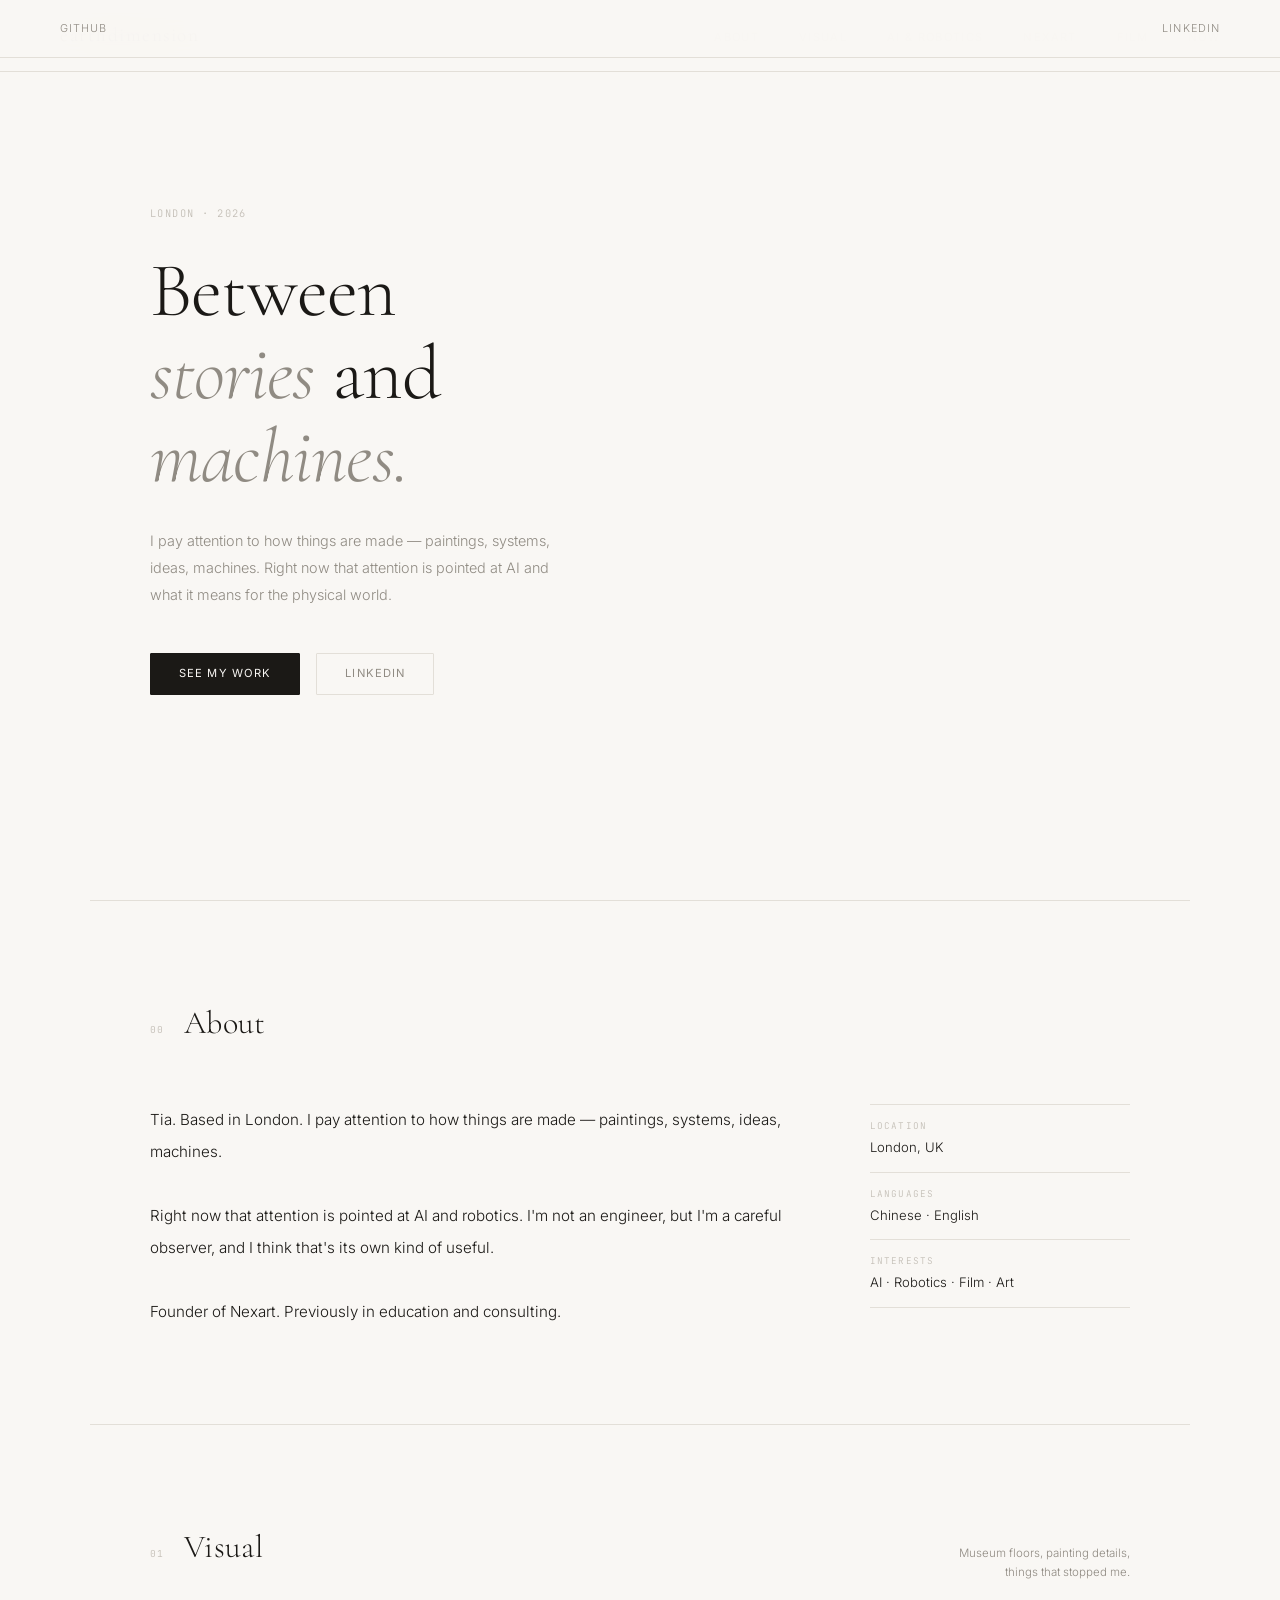
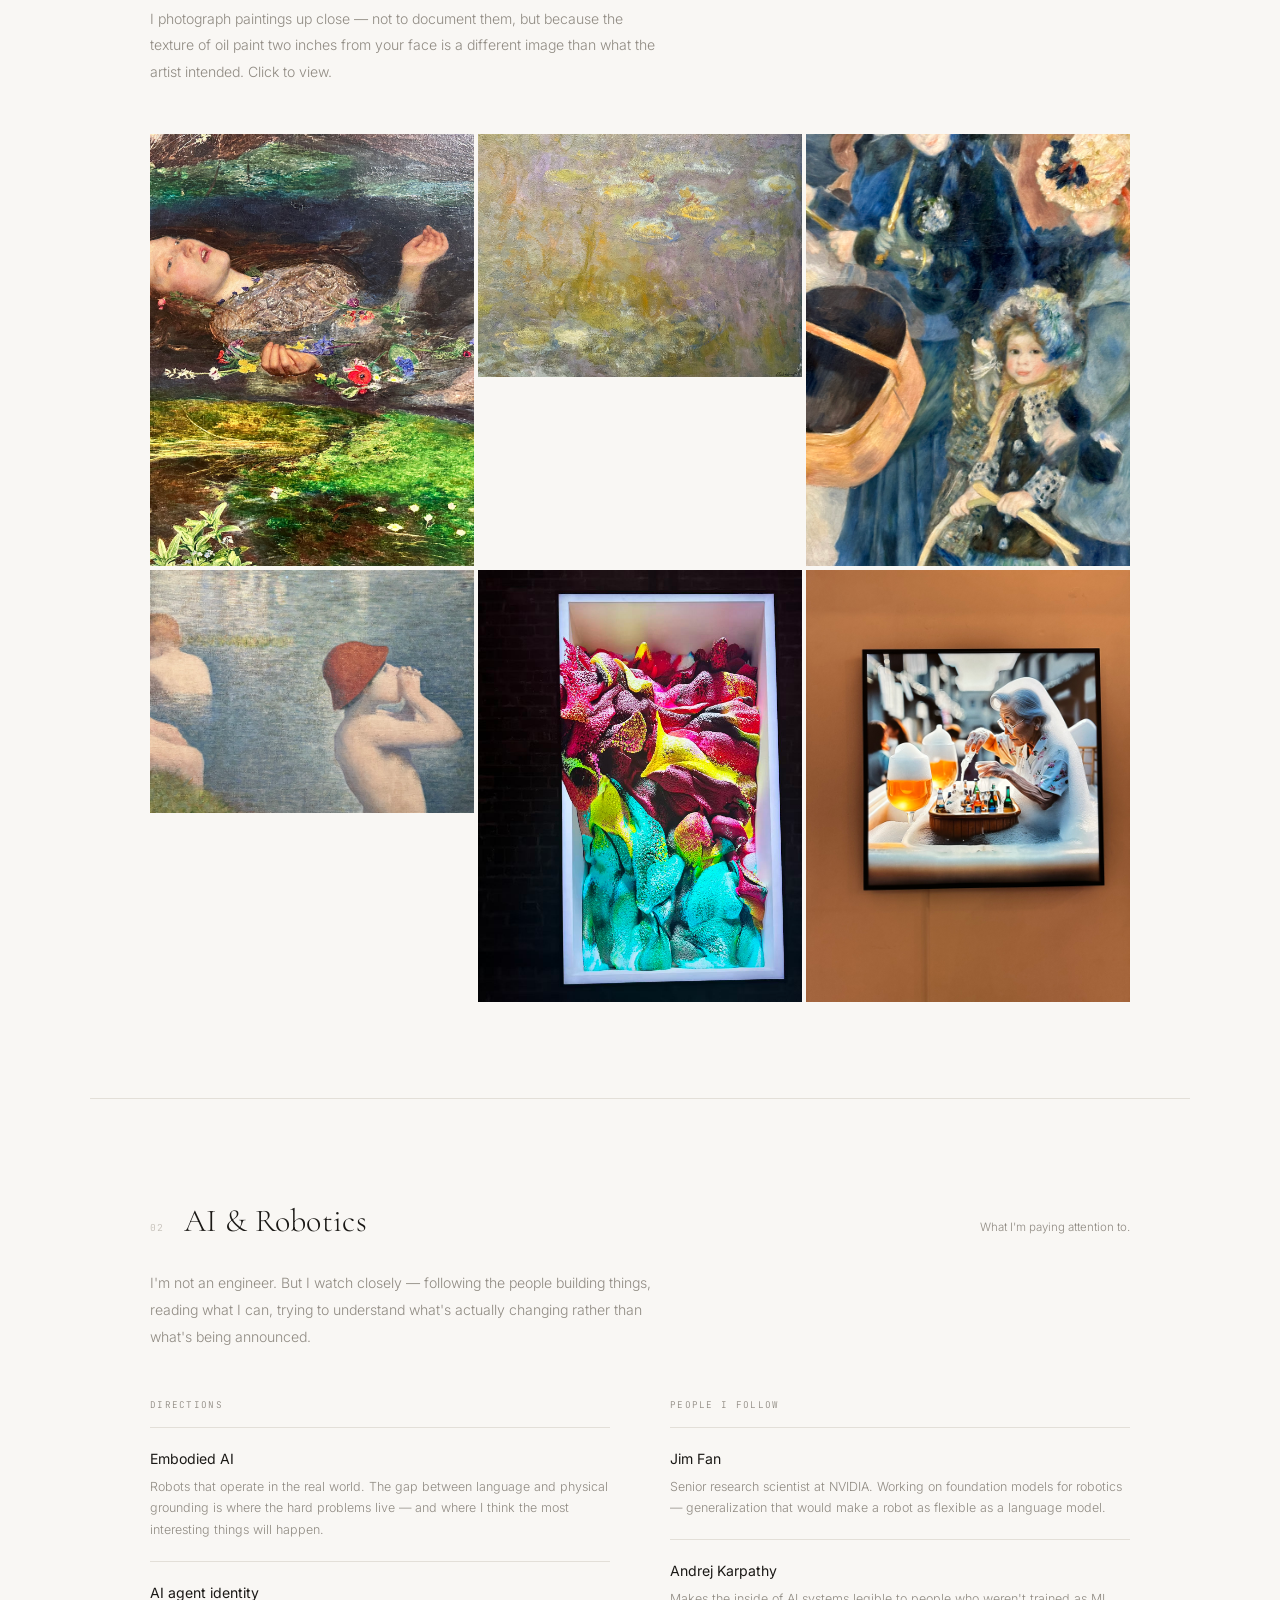
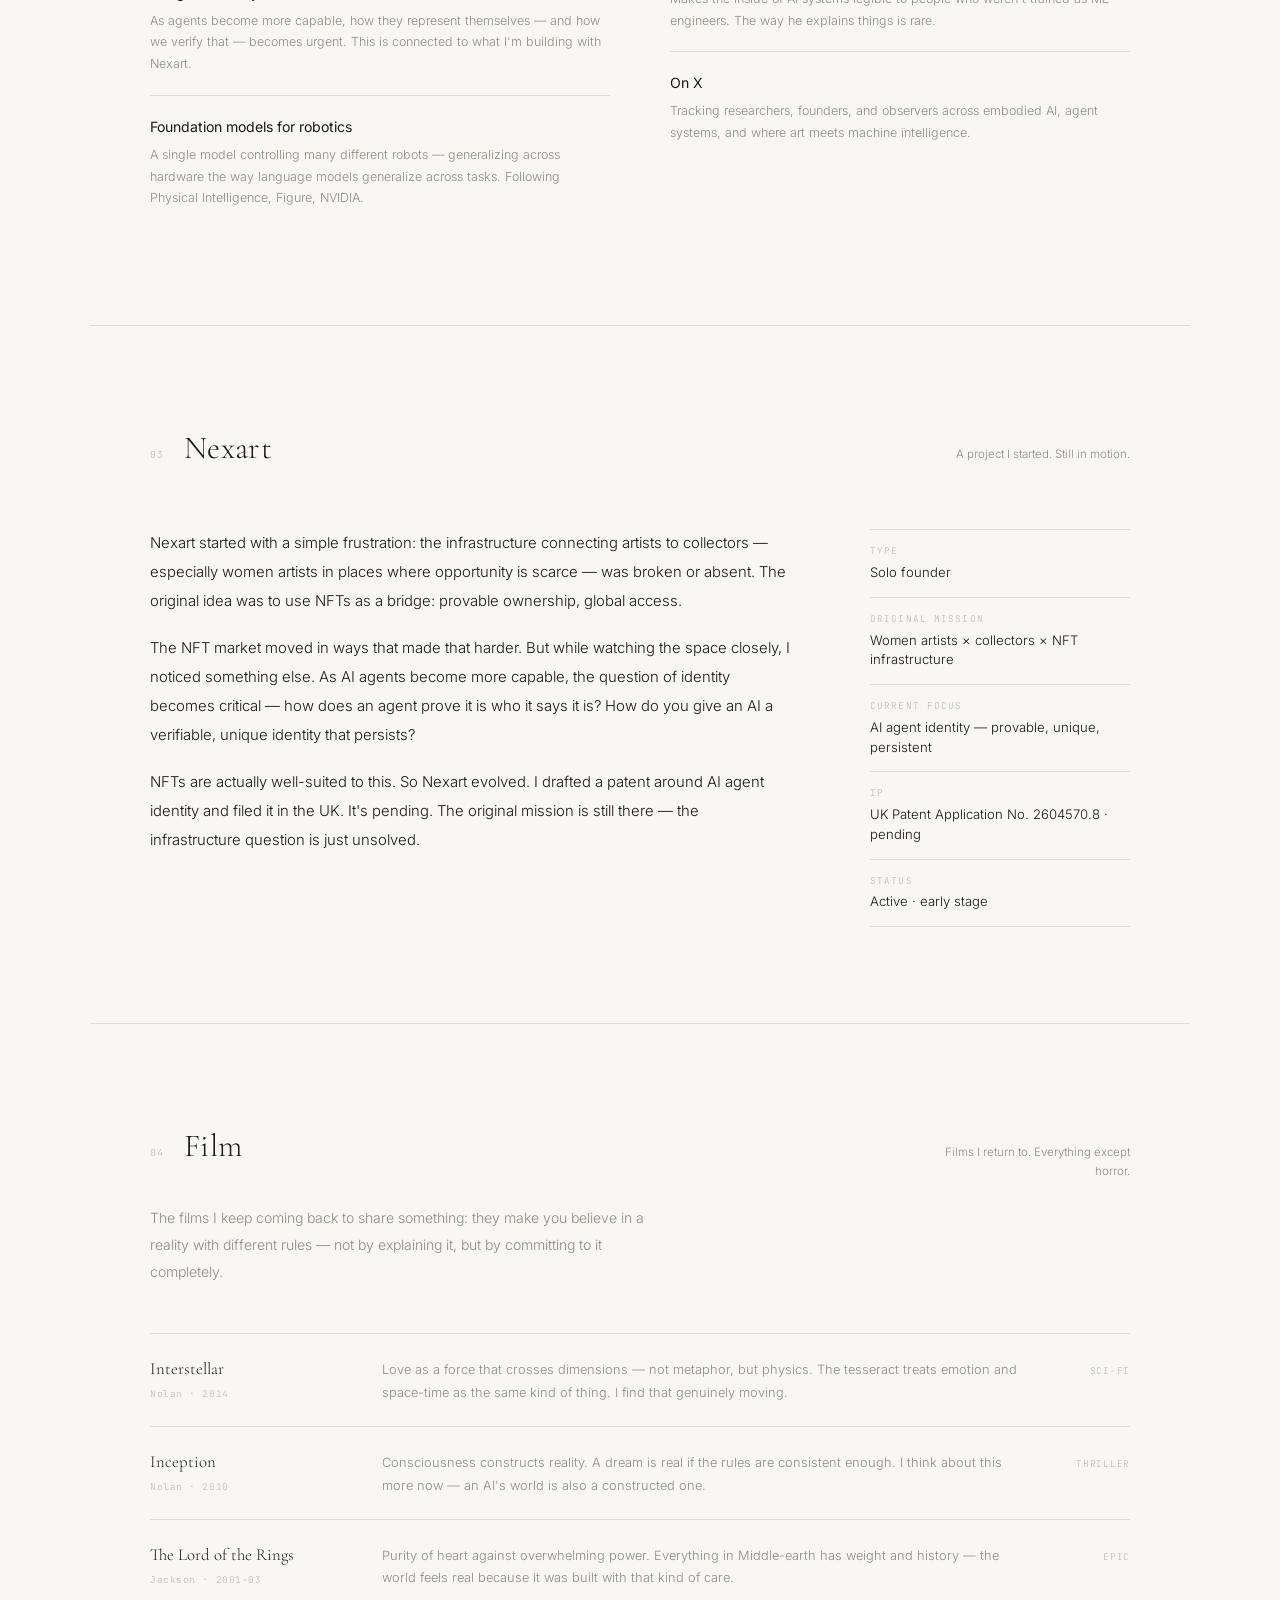
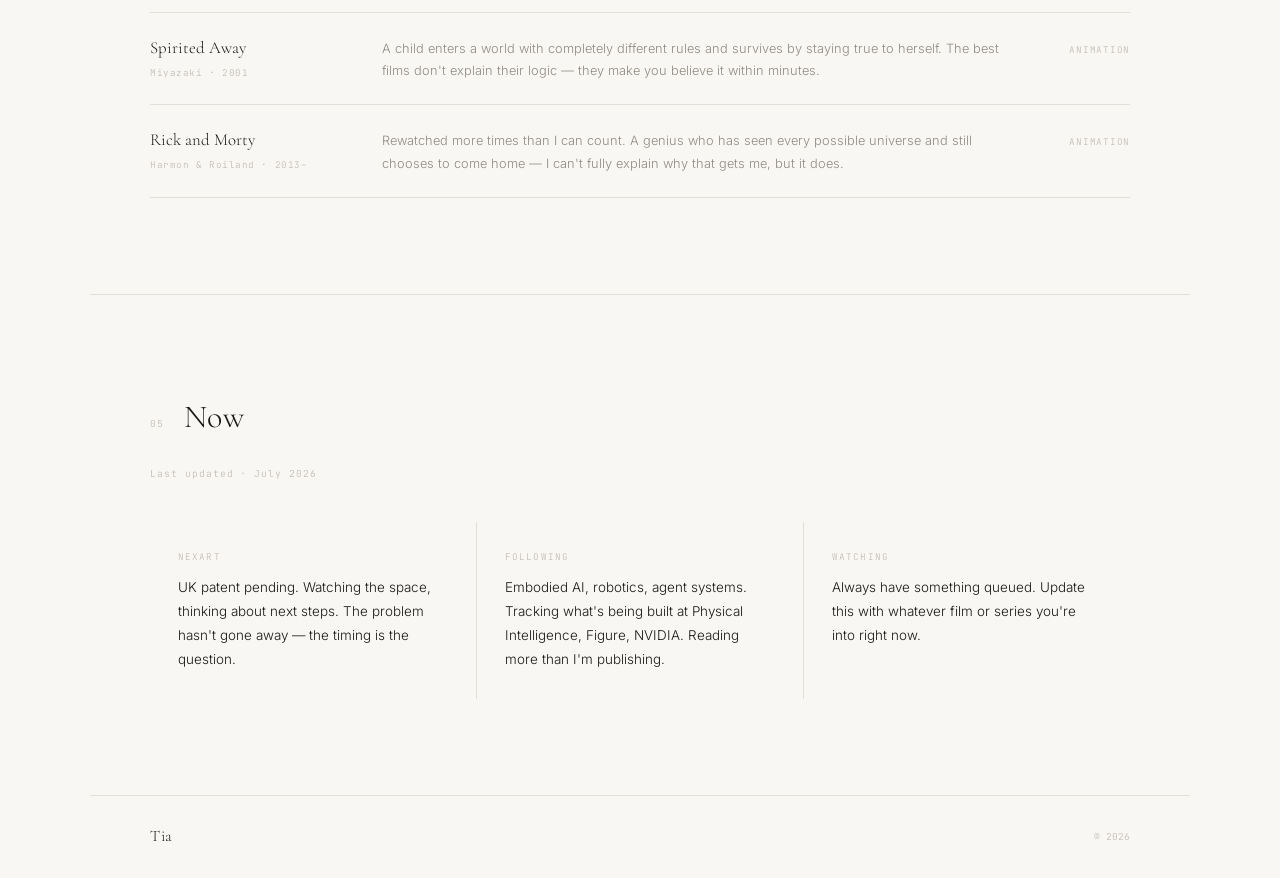
==== index.html @ 99f10620 "Add files via upload" ====
<!DOCTYPE html>
<html lang="en">
<head>
  <meta charset="UTF-8"/>
  <meta name="viewport" content="width=device-width, initial-scale=1.0"/>
  <title>earthdimension</title>
  <link rel="preconnect" href="https://fonts.googleapis.com"/>
  <link rel="preconnect" href="https://fonts.gstatic.com" crossorigin/>
  <link href="https://fonts.googleapis.com/css2?family=Cormorant+Garamond:ital,wght@0,300;0,400;1,300;1,400&family=Inter:wght@300;400&family=JetBrains+Mono:wght@400&display=swap" rel="stylesheet"/>
  <style>
    :root {
      --bg: #f9f7f4; --bg2: #f2efe9; --border: #e3dfd8;
      --text: #1b1916; --muted: #908b83; --faint: #c4bfb7;
    }
    * { margin:0; padding:0; box-sizing:border-box; }
    html { scroll-behavior:smooth; }
    body { background:var(--bg); color:var(--text); font-family:'Inter',sans-serif; font-weight:300; line-height:1.6; -webkit-font-smoothing:antialiased; }

    nav { position:fixed; top:0; left:0; right:0; z-index:100; display:flex; justify-content:space-between; align-items:center; padding:20px 60px; background:rgba(249,247,244,0.94); backdrop-filter:blur(20px); border-bottom:1px solid var(--border); }
    .logo { font-family:'Cormorant Garamond',serif; font-size:1.2rem; font-weight:300; letter-spacing:0.08em; color:var(--text); text-decoration:none; }
    .nav-links { display:flex; gap:40px; list-style:none; }
    .nav-links a { font-size:0.7rem; letter-spacing:0.12em; text-transform:uppercase; color:var(--muted); text-decoration:none; transition:color 0.2s; }
    .nav-links a:hover { color:var(--text); }

    .hero { min-height:100vh; display:flex; align-items:center; padding:0 60px; max-width:1100px; margin:0 auto; }
    .hero-inner { max-width:580px; }
    .hero-eyebrow { font-family:'JetBrains Mono',monospace; font-size:0.65rem; letter-spacing:0.14em; text-transform:uppercase; color:var(--faint); margin-bottom:28px; display:block; }
    .hero h1 { font-family:'Cormorant Garamond',serif; font-size:clamp(3rem,6vw,5.2rem); font-weight:300; line-height:1.08; letter-spacing:-0.01em; margin-bottom:28px; }
    .hero h1 em { font-style:italic; color:var(--muted); }
    .hero-sub { font-size:0.9rem; color:var(--muted); line-height:1.9; max-width:420px; margin-bottom:44px; }
    .hero-links { display:flex; gap:16px; }
    .btn { display:inline-block; padding:11px 28px; font-size:0.7rem; letter-spacing:0.1em; text-transform:uppercase; text-decoration:none; border-radius:1px; font-family:'Inter',sans-serif; font-weight:400; transition:all 0.2s; cursor:pointer; }
    .btn-solid { background:var(--text); color:var(--bg); border:1px solid var(--text); }
    .btn-solid:hover { opacity:0.75; }
    .btn-ghost { background:transparent; color:var(--muted); border:1px solid var(--border); }
    .btn-ghost:hover { border-color:var(--text); color:var(--text); }

    .section { max-width:1100px; margin:0 auto; padding:96px 60px; border-top:1px solid var(--border); }
    .sec-top { display:flex; align-items:baseline; gap:20px; margin-bottom:56px; }
    .sec-index { font-family:'JetBrains Mono',monospace; font-size:0.6rem; color:var(--faint); letter-spacing:0.1em; flex-shrink:0; }
    .sec-title { font-family:'Cormorant Garamond',serif; font-size:2rem; font-weight:300; letter-spacing:0.01em; }
    .sec-aside { margin-left:auto; font-size:0.72rem; color:var(--muted); max-width:200px; text-align:right; line-height:1.65; flex-shrink:0; }

    .about-layout { display:grid; grid-template-columns:1fr 260px; gap:80px; align-items:start; }
    .about-body { font-size:0.95rem; line-height:2.1; }
    .about-meta { display:flex; flex-direction:column; }
    .meta-row { padding:14px 0; border-bottom:1px solid var(--border); }
    .meta-row:first-child { border-top:1px solid var(--border); }
    .meta-label { font-family:'JetBrains Mono',monospace; font-size:0.58rem; letter-spacing:0.12em; text-transform:uppercase; color:var(--faint); margin-bottom:4px; }
    .meta-value { font-size:0.82rem; line-height:1.5; }

    /* VISUAL */
    .visual-intro { font-size:0.88rem; color:var(--muted); line-height:1.9; max-width:520px; margin-bottom:48px; margin-top:-32px; }

    .photo-grid {
      display:grid;
      grid-template-columns:repeat(3,1fr);
      grid-template-rows:auto auto;
      gap:4px;
    }

    .photo-cell {
      position:relative; overflow:hidden;
      background:var(--bg2); cursor:pointer;
    }
    .photo-cell.land { aspect-ratio:4/3; }
    .photo-cell.port { aspect-ratio:3/4; }

    .photo-cell img {
      width:100%; height:100%; object-fit:cover; display:block;
      transition:transform 0.6s ease;
    }
    .photo-cell:hover img { transform:scale(1.04); }

    .photo-overlay {
      position:absolute; inset:0;
      background:linear-gradient(to top, rgba(27,25,22,0.8) 0%, rgba(27,25,22,0) 50%);
      opacity:0; transition:opacity 0.3s;
      display:flex; flex-direction:column; justify-content:flex-end;
      padding:18px 20px;
    }
    .photo-cell:hover .photo-overlay { opacity:1; }
    .overlay-title { font-family:'Cormorant Garamond',serif; font-size:1rem; color:#f9f7f4; font-weight:300; }
    .overlay-sub { font-family:'JetBrains Mono',monospace; font-size:0.58rem; color:rgba(249,247,244,0.55); letter-spacing:0.06em; margin-top:4px; }

    /* LIGHTBOX */
    .lightbox {
      display:none; position:fixed; inset:0; z-index:1000;
      background:rgba(10,9,8,0.95);
      align-items:center; justify-content:center;
      cursor:zoom-out;
    }
    .lightbox.active { display:flex; }
    .lightbox img {
      max-width:90vw; max-height:90vh;
      object-fit:contain;
      box-shadow:0 32px 80px rgba(0,0,0,0.6);
    }
    .lightbox-caption {
      position:absolute; bottom:40px; left:50%; transform:translateX(-50%);
      text-align:center;
    }
    .lightbox-caption-title { font-family:'Cormorant Garamond',serif; font-size:1rem; color:#f9f7f4; font-weight:300; }
    .lightbox-caption-sub { font-family:'JetBrains Mono',monospace; font-size:0.6rem; color:rgba(249,247,244,0.5); letter-spacing:0.08em; margin-top:4px; }
    .lightbox-close {
      position:absolute; top:32px; right:40px;
      font-family:'JetBrains Mono',monospace; font-size:0.65rem;
      letter-spacing:0.1em; text-transform:uppercase;
      color:rgba(249,247,244,0.5); cursor:pointer; transition:color 0.2s;
    }
    .lightbox-close:hover { color:#f9f7f4; }

    /* AI */
    .ai-intro { font-size:0.88rem; color:var(--muted); line-height:1.9; max-width:520px; margin-bottom:48px; margin-top:-32px; }
    .ai-grid { display:grid; grid-template-columns:1fr 1fr; gap:0 60px; }
    .ai-col-label { font-family:'JetBrains Mono',monospace; font-size:0.58rem; letter-spacing:0.14em; text-transform:uppercase; color:var(--muted); padding-bottom:14px; border-bottom:1px solid var(--border); }
    .ai-entry { padding:20px 0; border-bottom:1px solid var(--border); }
    .ai-entry:last-child { border-bottom:none; }
    .ai-entry-title { font-size:0.88rem; font-weight:400; margin-bottom:5px; }
    .ai-entry-body { font-size:0.78rem; color:var(--muted); line-height:1.75; }

    /* NEXART */
    .nexart-layout { display:grid; grid-template-columns:1fr 260px; gap:80px; align-items:start; }
    .nexart-body { font-size:0.93rem; line-height:1.95; }
    .nexart-body p { margin-bottom:18px; }
    .nexart-body p:last-child { margin-bottom:0; }
    .nexart-sidebar { display:flex; flex-direction:column; }
    .nex-row { padding:14px 0; border-bottom:1px solid var(--border); }
    .nex-row:first-child { border-top:1px solid var(--border); }
    .nex-label { font-family:'JetBrains Mono',monospace; font-size:0.58rem; letter-spacing:0.12em; text-transform:uppercase; color:var(--faint); margin-bottom:4px; }
    .nex-value { font-size:0.82rem; line-height:1.5; }

    /* FILM */
    .film-intro { font-size:0.88rem; color:var(--muted); line-height:1.9; max-width:520px; margin-bottom:48px; margin-top:-32px; }
    .film-row { display:grid; grid-template-columns:200px 1fr 80px; gap:32px; align-items:baseline; padding:22px 0; border-bottom:1px solid var(--border); }
    .film-row:first-child { border-top:1px solid var(--border); }
    .film-name { font-family:'Cormorant Garamond',serif; font-size:1.05rem; font-weight:300; }
    .film-director { font-family:'JetBrains Mono',monospace; font-size:0.58rem; color:var(--faint); letter-spacing:0.06em; margin-top:4px; }
    .film-thought { font-size:0.8rem; color:var(--muted); line-height:1.75; }
    .film-genre { font-family:'JetBrains Mono',monospace; font-size:0.58rem; letter-spacing:0.08em; text-transform:uppercase; color:var(--faint); text-align:right; }

    /* NOW */
    .now-date { font-family:'JetBrains Mono',monospace; font-size:0.6rem; color:var(--faint); letter-spacing:0.1em; margin-bottom:40px; margin-top:-32px; }
    .now-grid { display:grid; grid-template-columns:repeat(3,1fr); gap:1px; background:var(--border); }
    .now-cell { background:var(--bg); padding:28px; }
    .now-cell-label { font-family:'JetBrains Mono',monospace; font-size:0.58rem; letter-spacing:0.12em; text-transform:uppercase; color:var(--faint); margin-bottom:10px; }
    .now-cell-text { font-size:0.84rem; line-height:1.8; }

    footer { border-top:1px solid var(--border); max-width:1100px; margin:0 auto; padding:28px 60px; display:flex; justify-content:space-between; align-items:center; }
    .footer-sig { font-family:'Cormorant Garamond',serif; font-size:1rem; font-weight:300; letter-spacing:0.04em; }
    .footer-nav { display:flex; gap:28px; }
    .footer-nav a { font-size:0.68rem; color:var(--muted); text-decoration:none; letter-spacing:0.1em; text-transform:uppercase; transition:color 0.2s; }
    .footer-nav a:hover { color:var(--text); }
    .footer-yr { font-family:'JetBrains Mono',monospace; font-size:0.6rem; color:var(--faint); }

    @media (max-width:768px) {
      nav { padding:14px 20px; }
      .nav-links { display:none; }
      .hero { padding:120px 20px 60px; min-height:auto; }
      .section { padding:60px 20px; }
      .about-layout, .nexart-layout { grid-template-columns:1fr; gap:36px; }
      .about-meta { display:none; }
      .photo-grid { grid-template-columns:repeat(2,1fr); }
      .ai-grid { grid-template-columns:1fr; }
      .film-row { grid-template-columns:1fr; gap:6px; }
      .film-genre { display:none; }
      .now-grid { grid-template-columns:1fr; }
      .sec-aside { display:none; }
      footer { flex-direction:column; gap:16px; padding:24px 20px; text-align:center; }
    }
  </style>
</head>
<body>

<!-- LIGHTBOX -->
<div class="lightbox" id="lightbox" onclick="closeLightbox()">
  <div class="lightbox-close" onclick="closeLightbox()">Close ✕</div>
  <img id="lightbox-img" src="" alt=""/>
  <div class="lightbox-caption">
    <div class="lightbox-caption-title" id="lightbox-title"></div>
    <div class="lightbox-caption-sub" id="lightbox-sub"></div>
  </div>
</div>

<nav>
  <a class="logo" href="#">earthdimension</a>
  <ul class="nav-links">
    <li><a href="#about">About</a></li>
    <li><a href="#visual">Visual</a></li>
    <li><a href="#ai">AI & Robotics</a></li>
    <li><a href="#nexart">Nexart</a></li>
    <li><a href="#film">Film</a></li>
    <li><a href="#now">Now</a></li>
  </ul>
</nav>

<div class="hero">
  <div class="hero-inner">
    <span class="hero-eyebrow">London · 2026</span>
    <h1>Between<br><em>stories</em> and<br><em>machines.</em></h1>
    <p class="hero-sub">I pay attention to how things are made — paintings, systems, ideas, machines. Right now that attention is pointed at AI and what it means for the physical world.</p>
    <div class="hero-links">
      <a href="#visual" class="btn btn-solid">See my work</a>
      <a href="https://uk.linkedin.com/in/linfang-zhong-ab0b7b195" target="_blank" class="btn btn-ghost">LinkedIn</a>
    </div>
  </div>
</div>

<div class="section" id="about">
  <div class="sec-top">
    <span class="sec-index">00</span>
    <h2 class="sec-title">About</h2>
  </div>
  <div class="about-layout">
    <div class="about-body">
      Tia. Based in London. I pay attention to how things are made — paintings, systems, ideas, machines.<br><br>
      Right now that attention is pointed at AI and robotics. I'm not an engineer, but I'm a careful observer, and I think that's its own kind of useful.<br><br>
      Founder of Nexart. Previously in education and consulting.
    </div>
    <div class="about-meta">
      <div class="meta-row"><div class="meta-label">Location</div><div class="meta-value">London, UK</div></div>
      <div class="meta-row"><div class="meta-label">Languages</div><div class="meta-value">Chinese · English</div></div>
      <div class="meta-row"><div class="meta-label">Interests</div><div class="meta-value">AI · Robotics · Film · Art</div></div>
    </div>
  </div>
</div>

<div class="section" id="visual">
  <div class="sec-top">
    <span class="sec-index">01</span>
    <h2 class="sec-title">Visual</h2>
    <span class="sec-aside">Museum floors, painting details, things that stopped me.</span>
  </div>
  <p class="visual-intro">I photograph paintings up close — not to document them, but because the texture of oil paint two inches from your face is a different image than what the artist intended. Click to view.</p>

  <div class="photo-grid">
    <div class="photo-cell port" onclick="openLightbox('IMG_6499.jpeg','Ophelia (detail)','Millais · Tate Britain')">
      <img src="IMG_6499.jpeg" alt="Millais Ophelia"/>
      <div class="photo-overlay">
        <div class="overlay-title">Ophelia</div>
        <div class="overlay-sub">Millais · Tate Britain</div>
      </div>
    </div>
    <div class="photo-cell land" onclick="openLightbox('IMG_7275.jpeg','Water Lilies','Monet · National Gallery')">
      <img src="IMG_7275.jpeg" alt="Monet Water Lilies"/>
      <div class="photo-overlay">
        <div class="overlay-title">Water Lilies</div>
        <div class="overlay-sub">Monet · National Gallery</div>
      </div>
    </div>
    <div class="photo-cell port" onclick="openLightbox('IMG_6659.jpeg','The Umbrellas (detail)','Renoir · National Gallery')">
      <img src="IMG_6659.jpeg" alt="Renoir Umbrellas"/>
      <div class="photo-overlay">
        <div class="overlay-title">The Umbrellas</div>
        <div class="overlay-sub">Renoir · National Gallery</div>
      </div>
    </div>
    <div class="photo-cell land" onclick="openLightbox('IMG_7237.jpeg','Bathers at Asnières (detail)','Seurat · National Gallery')">
      <img src="IMG_7237.jpeg" alt="Seurat Bathers"/>
      <div class="photo-overlay">
        <div class="overlay-title">Bathers at Asnières</div>
        <div class="overlay-sub">Seurat · National Gallery</div>
      </div>
    </div>
    <div class="photo-cell port" onclick="openLightbox('eee12da30bde2966454d3e93304adac1.jpeg','Refik Anadol','Machine Hallucinations')">
      <img src="eee12da30bde2966454d3e93304adac1.jpeg" alt="Refik Anadol"/>
      <div class="photo-overlay">
        <div class="overlay-title">Machine Hallucinations</div>
        <div class="overlay-sub">Refik Anadol</div>
      </div>
    </div>
    <div class="photo-cell port" onclick="openLightbox('e6ec54f32b4f0acdbf99a17fd1953a11.jpeg','Portrait','Museum visit')">
      <img src="e6ec54f32b4f0acdbf99a17fd1953a11.jpeg" alt="Portrait"/>
      <div class="photo-overlay">
        <div class="overlay-title">Portrait</div>
        <div class="overlay-sub">Museum visit</div>
      </div>
    </div>
  </div>
</div>

<div class="section" id="ai">
  <div class="sec-top">
    <span class="sec-index">02</span>
    <h2 class="sec-title">AI & Robotics</h2>
    <span class="sec-aside">What I'm paying attention to.</span>
  </div>
  <p class="ai-intro">I'm not an engineer. But I watch closely — following the people building things, reading what I can, trying to understand what's actually changing rather than what's being announced.</p>
  <div class="ai-grid">
    <div>
      <div class="ai-col-label">Directions</div>
      <div class="ai-entry"><div class="ai-entry-title">Embodied AI</div><div class="ai-entry-body">Robots that operate in the real world. The gap between language and physical grounding is where the hard problems live — and where I think the most interesting things will happen.</div></div>
      <div class="ai-entry"><div class="ai-entry-title">AI agent identity</div><div class="ai-entry-body">As agents become more capable, how they represent themselves — and how we verify that — becomes urgent. This is connected to what I'm building with Nexart.</div></div>
      <div class="ai-entry"><div class="ai-entry-title">Foundation models for robotics</div><div class="ai-entry-body">A single model controlling many different robots — generalizing across hardware the way language models generalize across tasks. Following Physical Intelligence, Figure, NVIDIA.</div></div>
    </div>
    <div>
      <div class="ai-col-label">People I follow</div>
      <div class="ai-entry"><div class="ai-entry-title">Jim Fan</div><div class="ai-entry-body">Senior research scientist at NVIDIA. Working on foundation models for robotics — generalization that would make a robot as flexible as a language model.</div></div>
      <div class="ai-entry"><div class="ai-entry-title">Andrej Karpathy</div><div class="ai-entry-body">Makes the inside of AI systems legible to people who weren't trained as ML engineers. The way he explains things is rare.</div></div>
      <div class="ai-entry"><div class="ai-entry-title">On X</div><div class="ai-entry-body">Tracking researchers, founders, and observers across embodied AI, agent systems, and where art meets machine intelligence.</div></div>
    </div>
  </div>
</div>

<div class="section" id="nexart">
  <div class="sec-top">
    <span class="sec-index">03</span>
    <h2 class="sec-title">Nexart</h2>
    <span class="sec-aside">A project I started. Still in motion.</span>
  </div>
  <div class="nexart-layout">
    <div class="nexart-body">
      <p>Nexart started with a simple frustration: the infrastructure connecting artists to collectors — especially women artists in places where opportunity is scarce — was broken or absent. The original idea was to use NFTs as a bridge: provable ownership, global access.</p>
      <p>The NFT market moved in ways that made that harder. But while watching the space closely, I noticed something else. As AI agents become more capable, the question of identity becomes critical — how does an agent prove it is who it says it is? How do you give an AI a verifiable, unique identity that persists?</p>
      <p>NFTs are actually well-suited to this. So Nexart evolved. I drafted a patent around AI agent identity and filed it in the UK. It's pending. The original mission is still there — the infrastructure question is just unsolved.</p>
    </div>
    <div class="nexart-sidebar">
      <div class="nex-row"><div class="nex-label">Type</div><div class="nex-value">Solo founder</div></div>
      <div class="nex-row"><div class="nex-label">Original mission</div><div class="nex-value">Women artists × collectors × NFT infrastructure</div></div>
      <div class="nex-row"><div class="nex-label">Current focus</div><div class="nex-value">AI agent identity — provable, unique, persistent</div></div>
      <div class="nex-row"><div class="nex-label">IP</div><div class="nex-value">UK Patent Application No. 2604570.8 · pending</div></div>
      <div class="nex-row"><div class="nex-label">Status</div><div class="nex-value">Active · early stage</div></div>
    </div>
  </div>
</div>

<div class="section" id="film">
  <div class="sec-top">
    <span class="sec-index">04</span>
    <h2 class="sec-title">Film</h2>
    <span class="sec-aside">Films I return to. Everything except horror.</span>
  </div>
  <p class="film-intro">The films I keep coming back to share something: they make you believe in a reality with different rules — not by explaining it, but by committing to it completely.</p>
  <div class="film-list">
    <div class="film-row">
      <div><div class="film-name">Interstellar</div><div class="film-director">Nolan · 2014</div></div>
      <div class="film-thought">Love as a force that crosses dimensions — not metaphor, but physics. The tesseract treats emotion and space-time as the same kind of thing. I find that genuinely moving.</div>
      <div class="film-genre">Sci-fi</div>
    </div>
    <div class="film-row">
      <div><div class="film-name">Inception</div><div class="film-director">Nolan · 2010</div></div>
      <div class="film-thought">Consciousness constructs reality. A dream is real if the rules are consistent enough. I think about this more now — an AI's world is also a constructed one.</div>
      <div class="film-genre">Thriller</div>
    </div>
    <div class="film-row">
      <div><div class="film-name">The Lord of the Rings</div><div class="film-director">Jackson · 2001–03</div></div>
      <div class="film-thought">Purity of heart against overwhelming power. Everything in Middle-earth has weight and history — the world feels real because it was built with that kind of care.</div>
      <div class="film-genre">Epic</div>
    </div>
    <div class="film-row">
      <div><div class="film-name">Spirited Away</div><div class="film-director">Miyazaki · 2001</div></div>
      <div class="film-thought">A child enters a world with completely different rules and survives by staying true to herself. The best films don't explain their logic — they make you believe it within minutes.</div>
      <div class="film-genre">Animation</div>
    </div>
    <div class="film-row">
      <div><div class="film-name">Rick and Morty</div><div class="film-director">Harmon & Roiland · 2013–</div></div>
      <div class="film-thought">Rewatched more times than I can count. A genius who has seen every possible universe and still chooses to come home — I can't fully explain why that gets me, but it does.</div>
      <div class="film-genre">Animation</div>
    </div>
  </div>
</div>

<div class="section" id="now">
  <div class="sec-top">
    <span class="sec-index">05</span>
    <h2 class="sec-title">Now</h2>
  </div>
  <p class="now-date">Last updated · July 2026</p>
  <div class="now-grid">
    <div class="now-cell">
      <div class="now-cell-label">Nexart</div>
      <div class="now-cell-text">UK patent pending. Watching the space, thinking about next steps. The problem hasn't gone away — the timing is the question.</div>
    </div>
    <div class="now-cell">
      <div class="now-cell-label">Following</div>
      <div class="now-cell-text">Embodied AI, robotics, agent systems. Tracking what's being built at Physical Intelligence, Figure, NVIDIA. Reading more than I'm publishing.</div>
    </div>
    <div class="now-cell">
      <div class="now-cell-label">Watching</div>
      <div class="now-cell-text">Always have something queued. Update this with whatever film or series you're into right now.</div>
    </div>
  </div>
</div>

<footer>
  <div class="footer-sig">Tia</div>
  <nav class="footer-nav">
    <a href="https://github.com/tiaz369" target="_blank">GitHub</a>
    <a href="https://uk.linkedin.com/in/linfang-zhong-ab0b7b195" target="_blank">LinkedIn</a>
  </nav>
  <div class="footer-yr">© 2026</div>
</footer>

<script>
  function openLightbox(src, title, sub) {
    document.getElementById('lightbox-img').src = src;
    document.getElementById('lightbox-title').textContent = title;
    document.getElementById('lightbox-sub').textContent = sub;
    document.getElementById('lightbox').classList.add('active');
    document.body.style.overflow = 'hidden';
  }
  function closeLightbox() {
    document.getElementById('lightbox').classList.remove('active');
    document.body.style.overflow = '';
  }
  document.addEventListener('keydown', function(e) {
    if (e.key === 'Escape') closeLightbox();
  });
</script>

</body>
</html>
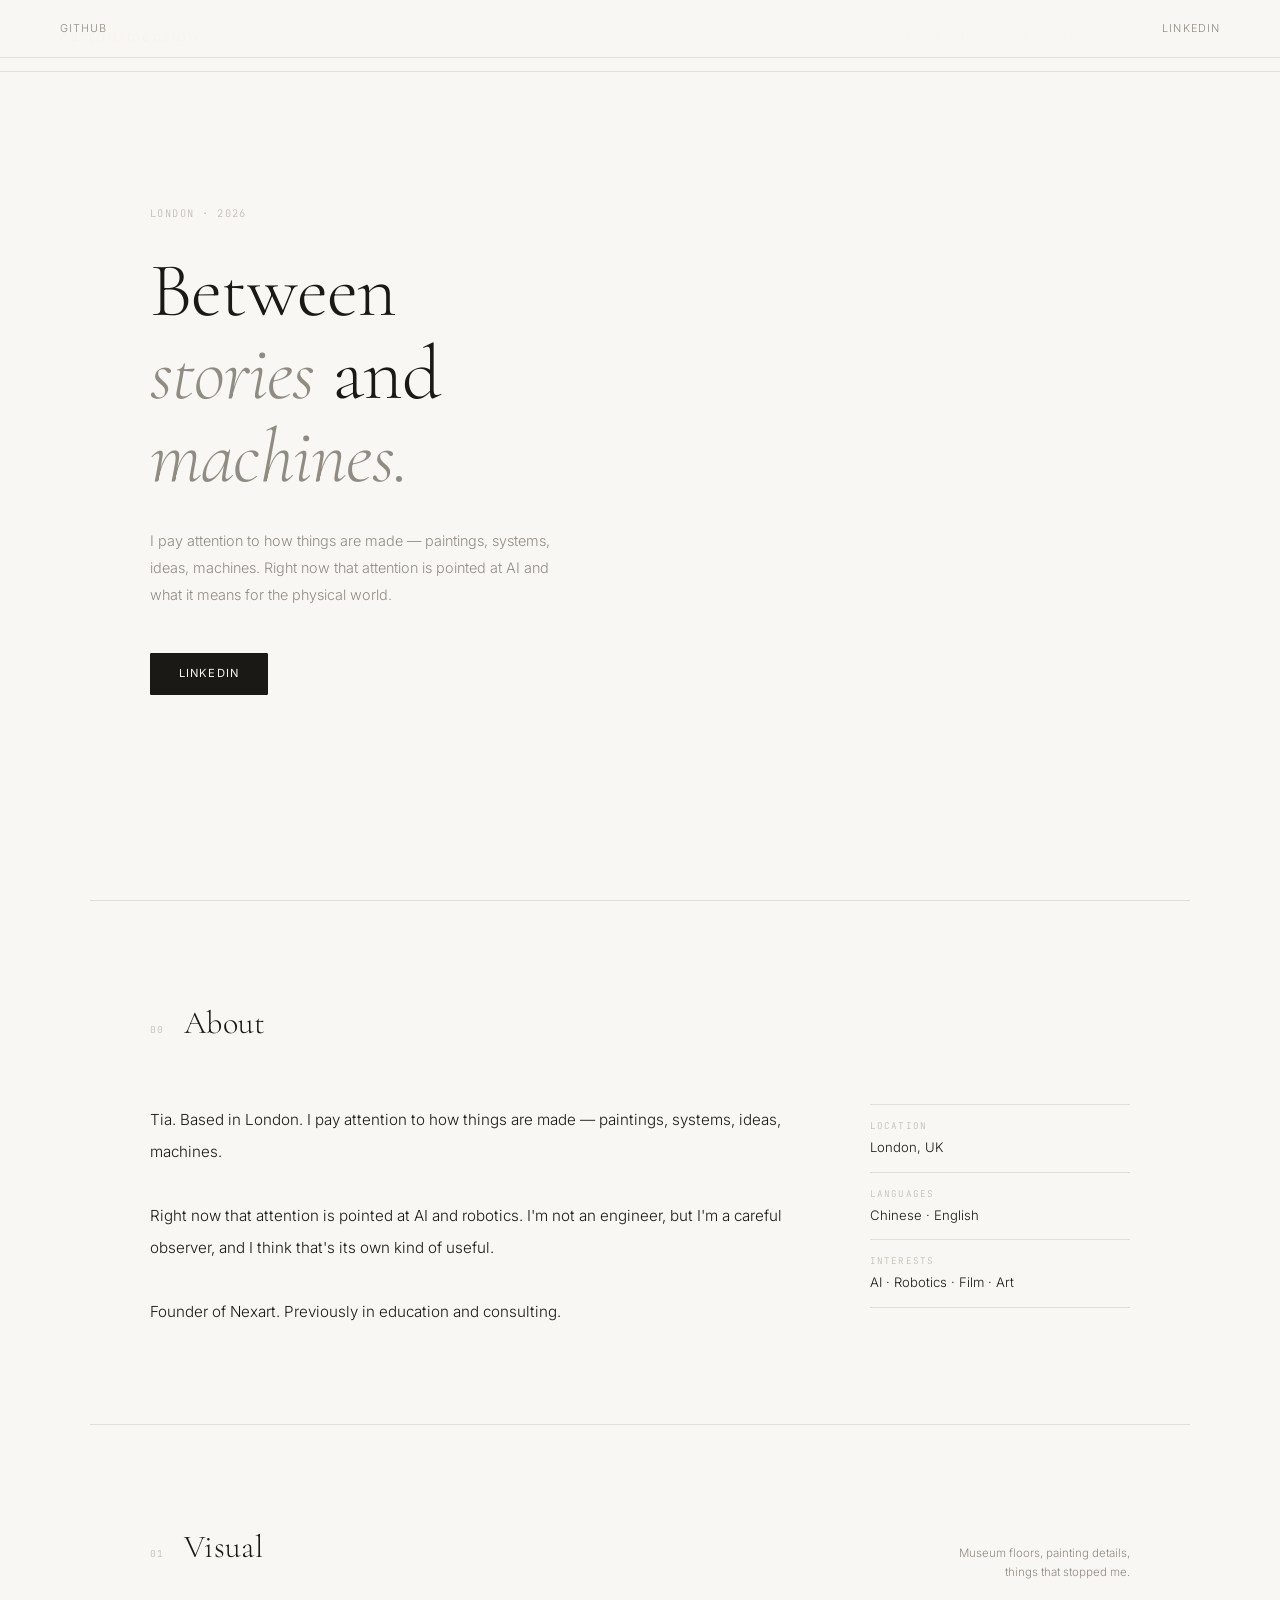
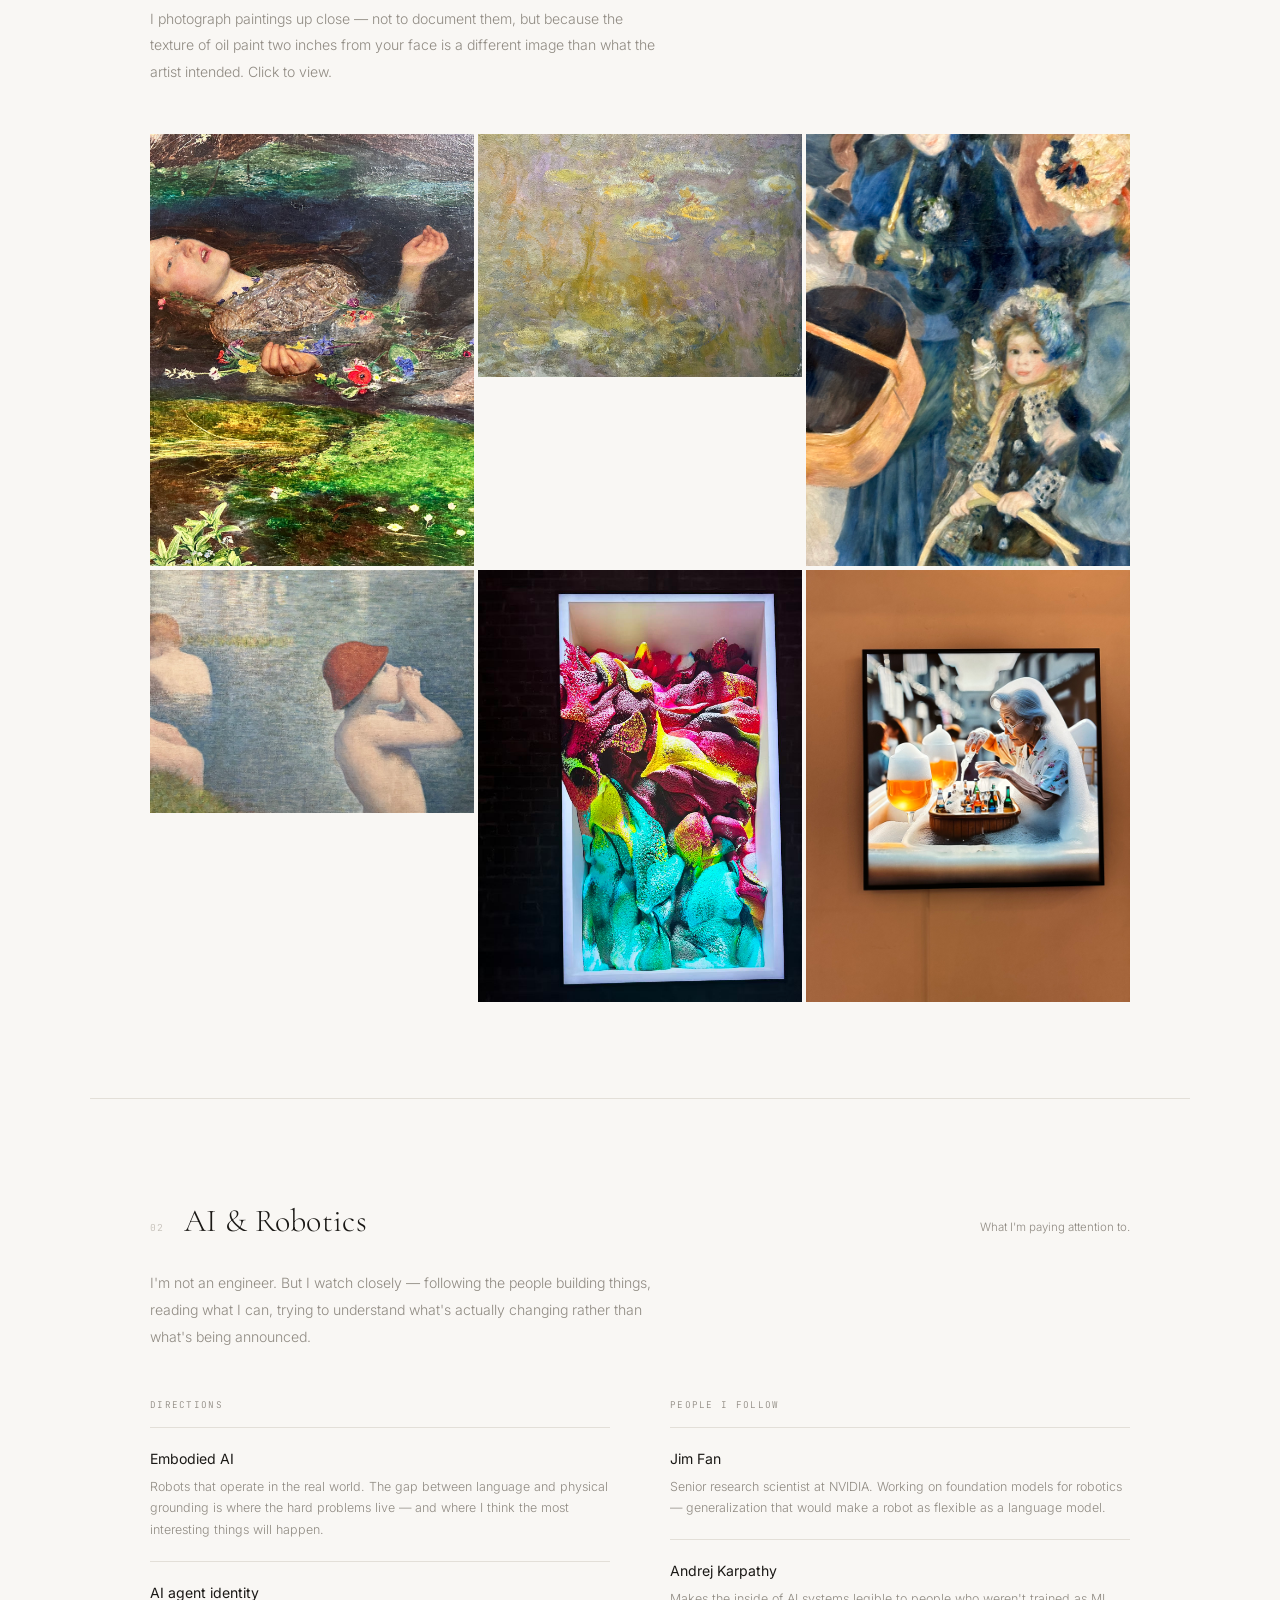
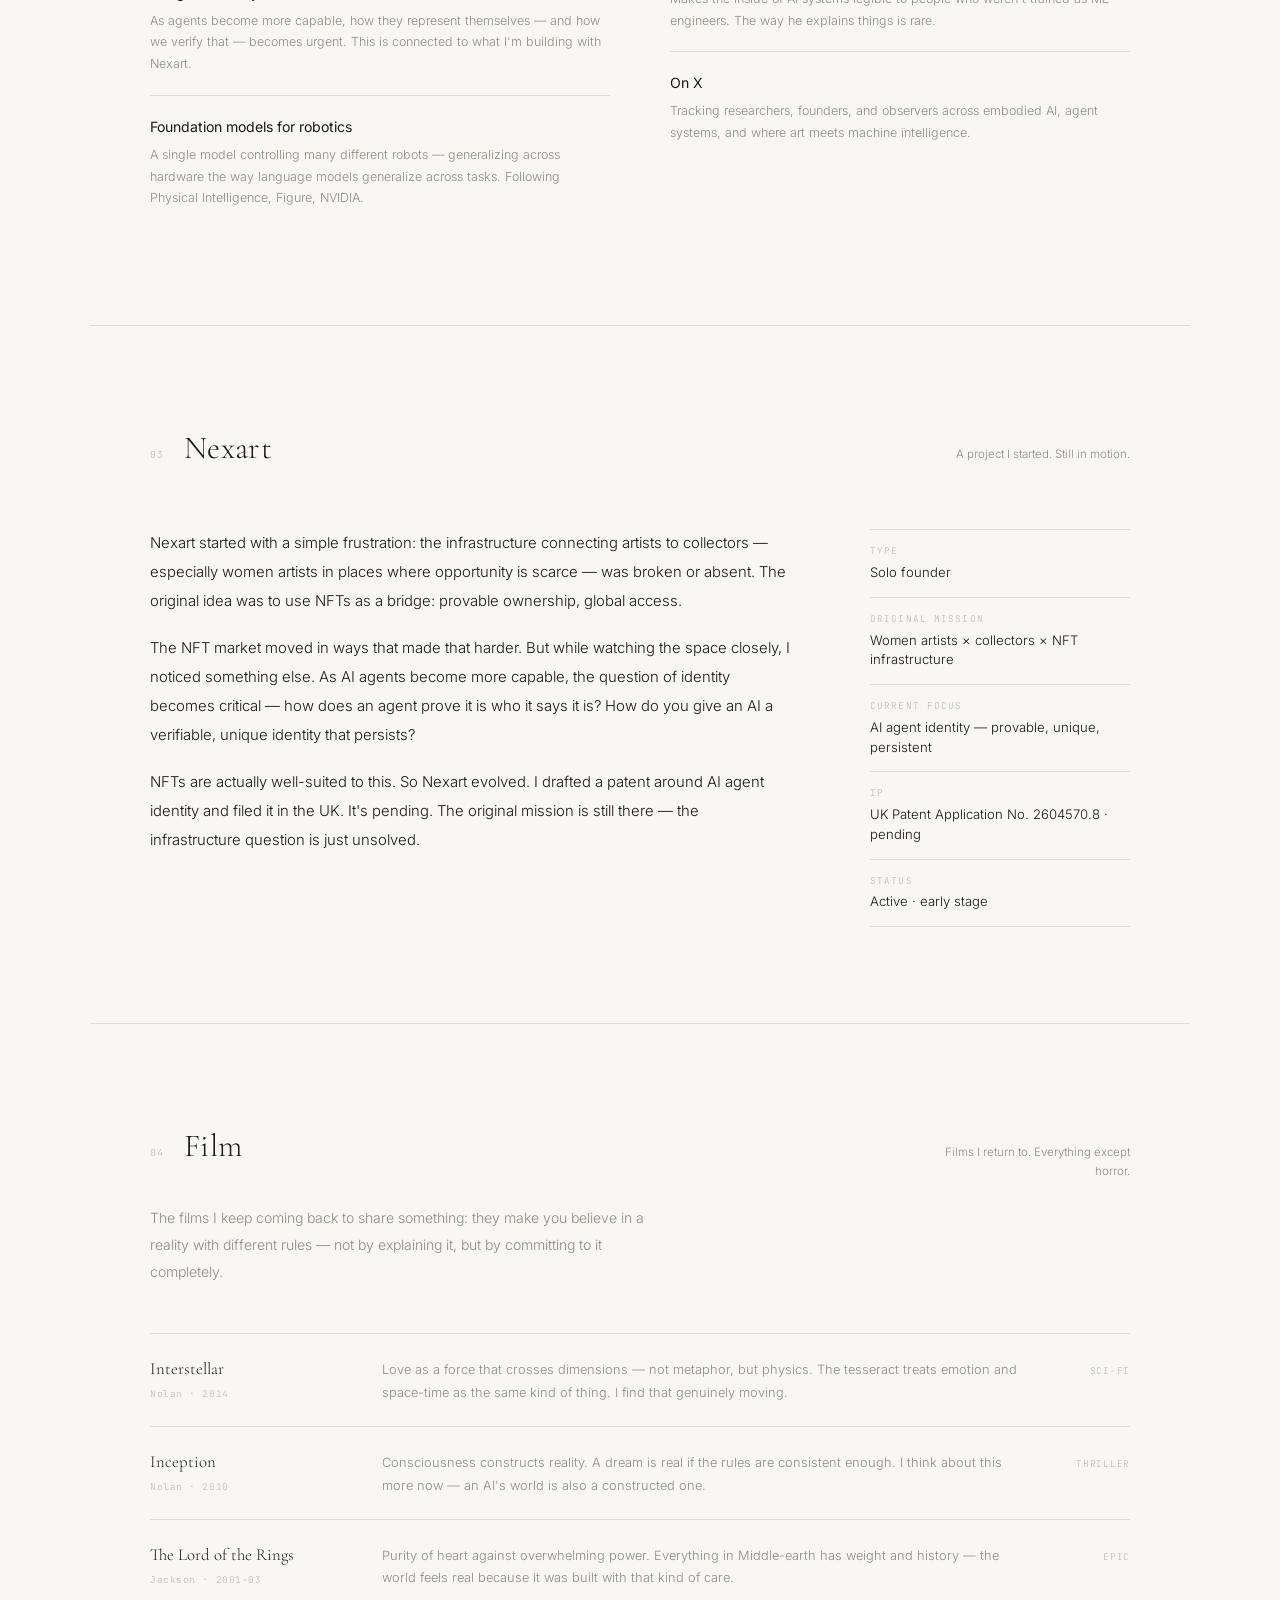
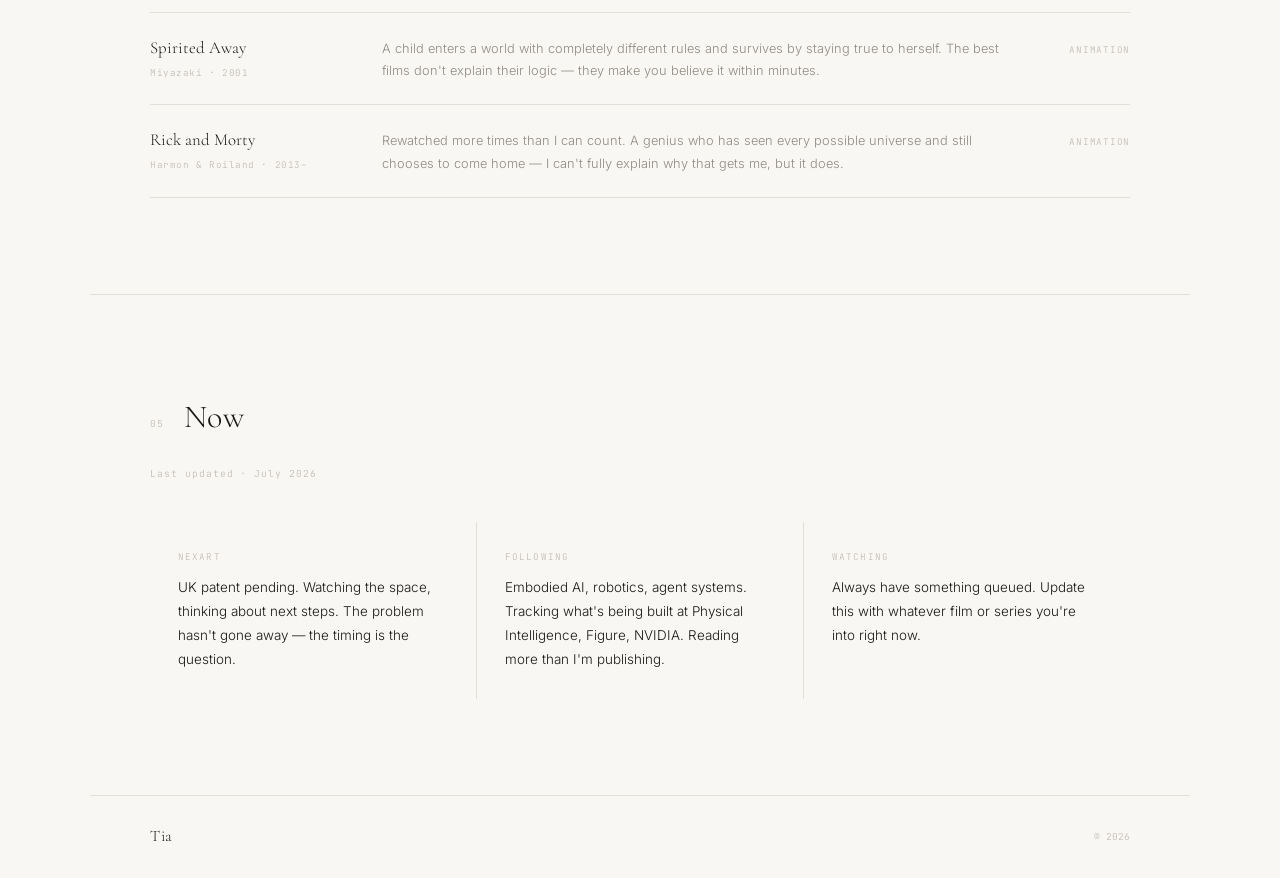
==== commit 29a011fb: "Add files via upload" ====
--- a/index.html
+++ b/index.html
@@ -200,8 +200,7 @@
     <h1>Between<br><em>stories</em> and<br><em>machines.</em></h1>
     <p class="hero-sub">I pay attention to how things are made — paintings, systems, ideas, machines. Right now that attention is pointed at AI and what it means for the physical world.</p>
     <div class="hero-links">
-      <a href="#visual" class="btn btn-solid">See my work</a>
-      <a href="https://uk.linkedin.com/in/linfang-zhong-ab0b7b195" target="_blank" class="btn btn-ghost">LinkedIn</a>
+      <a href="https://uk.linkedin.com/in/linfang-zhong-ab0b7b195" target="_blank" class="btn btn-solid">LinkedIn</a>
     </div>
   </div>
 </div>
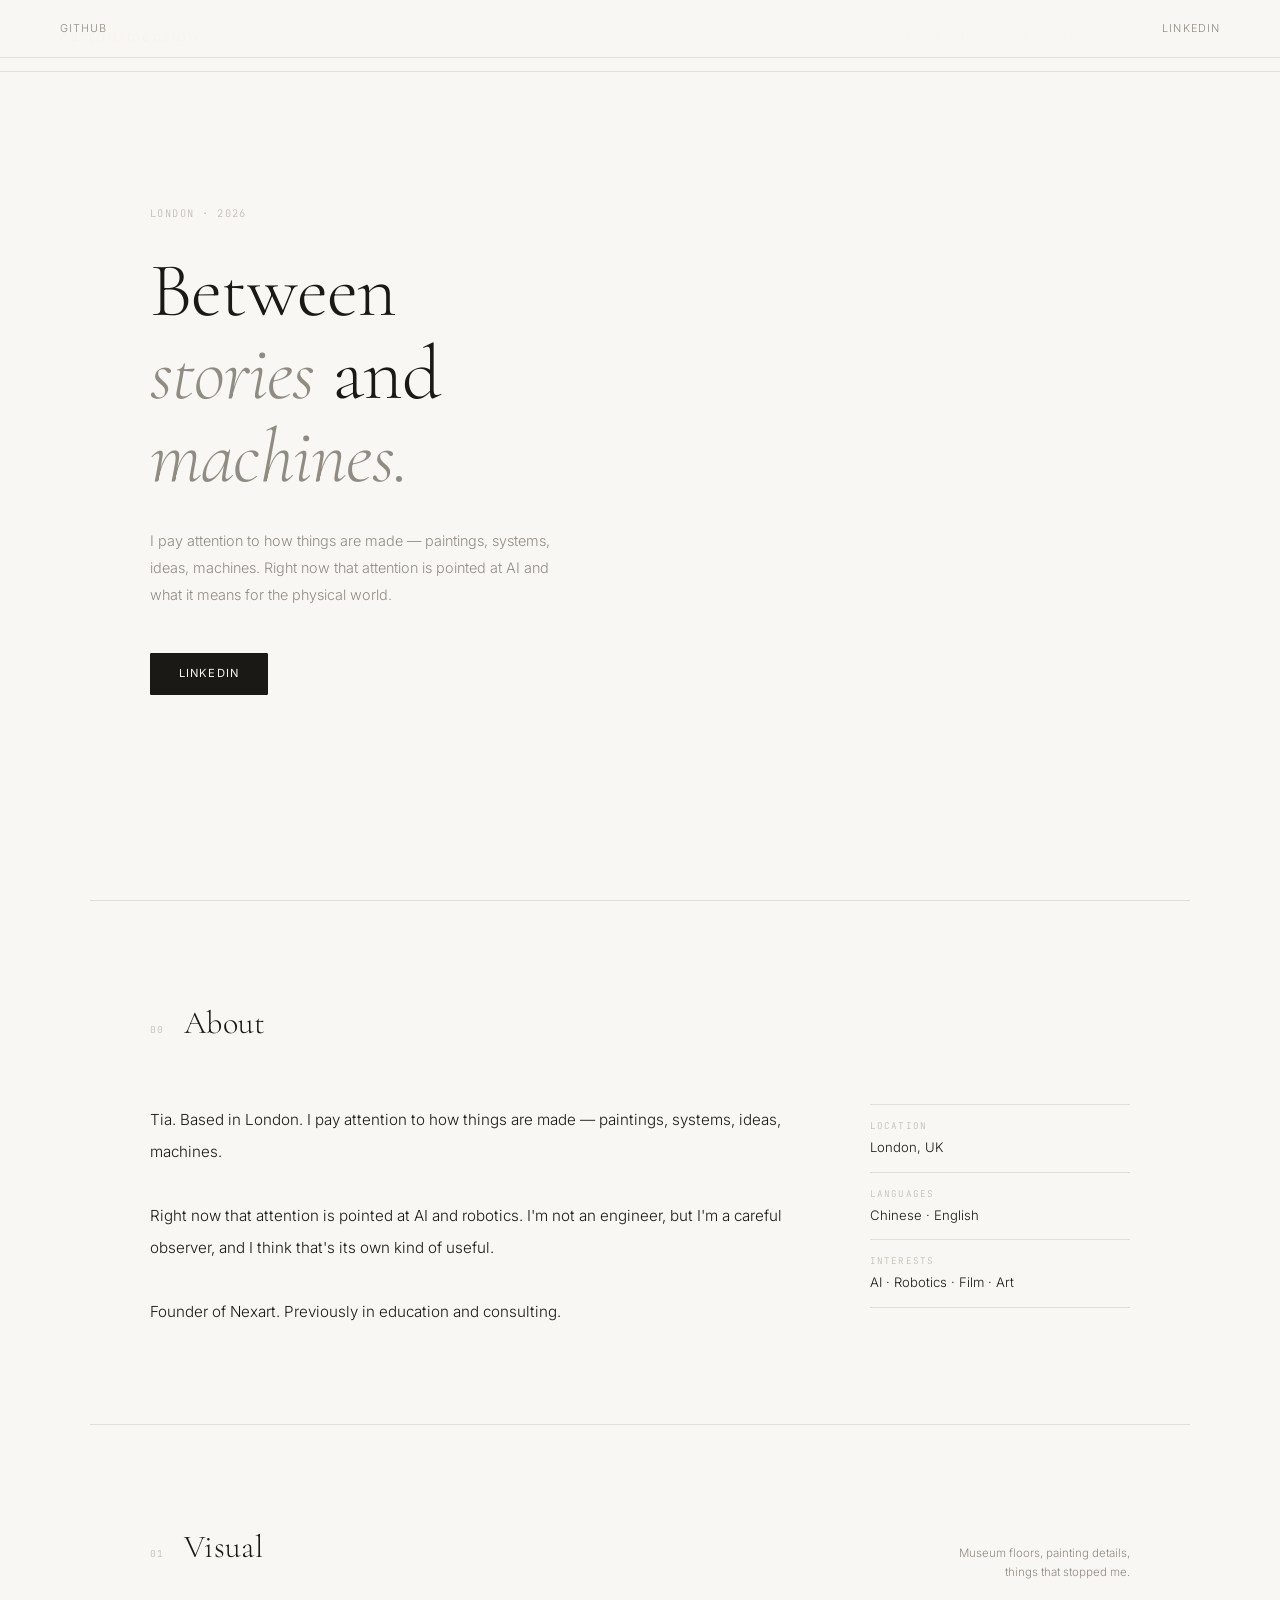
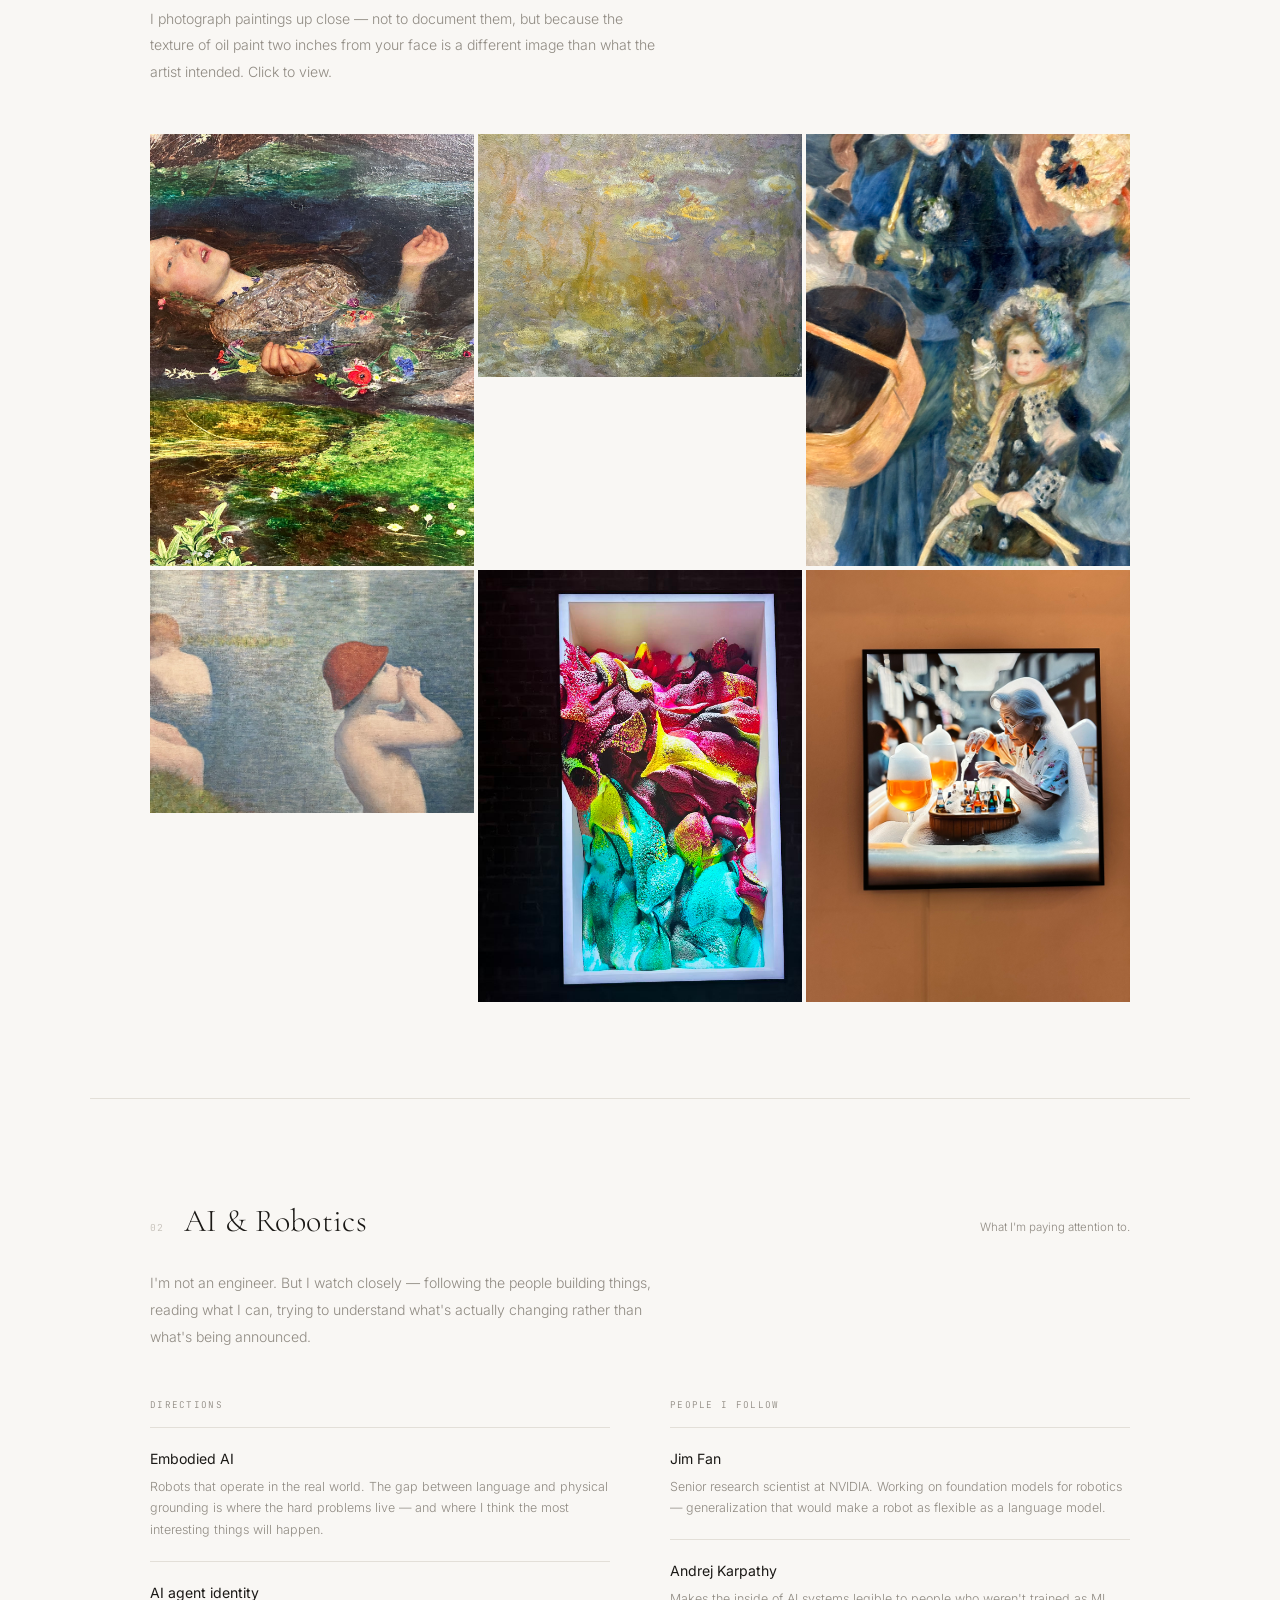
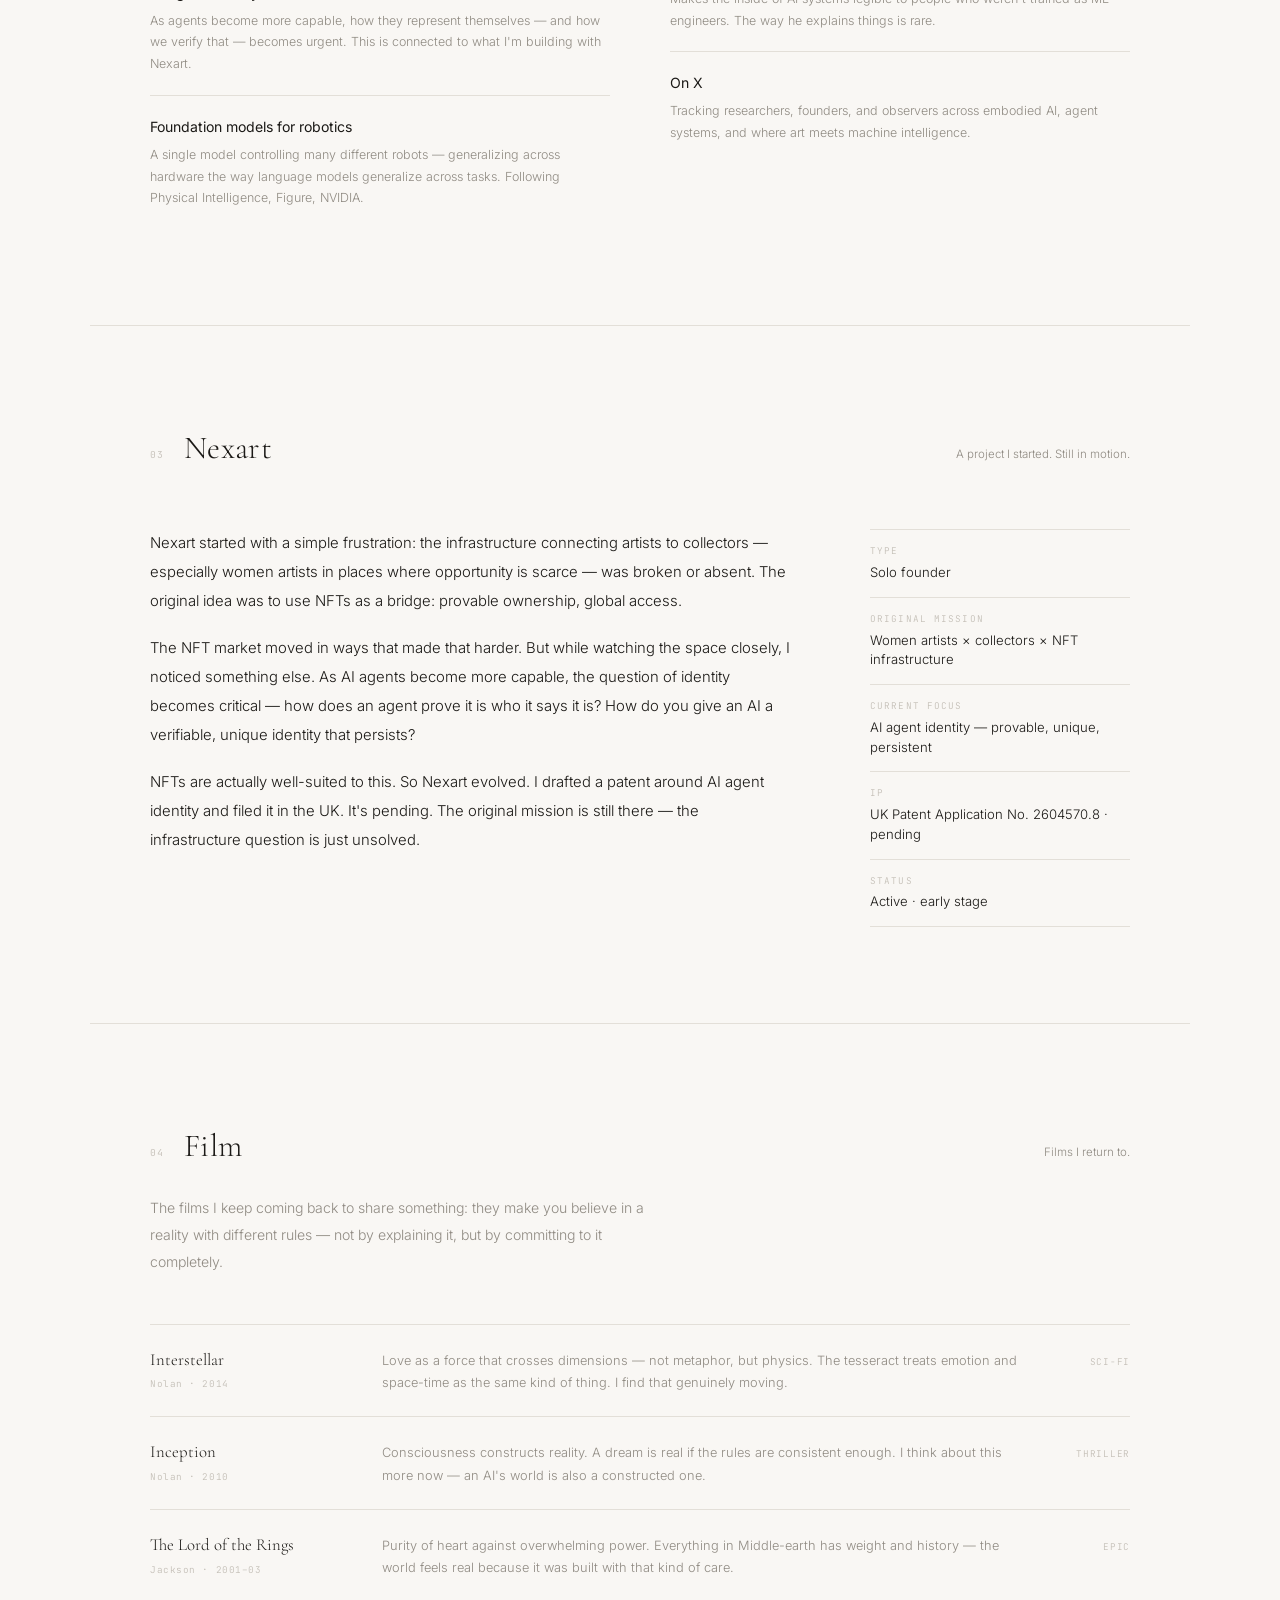
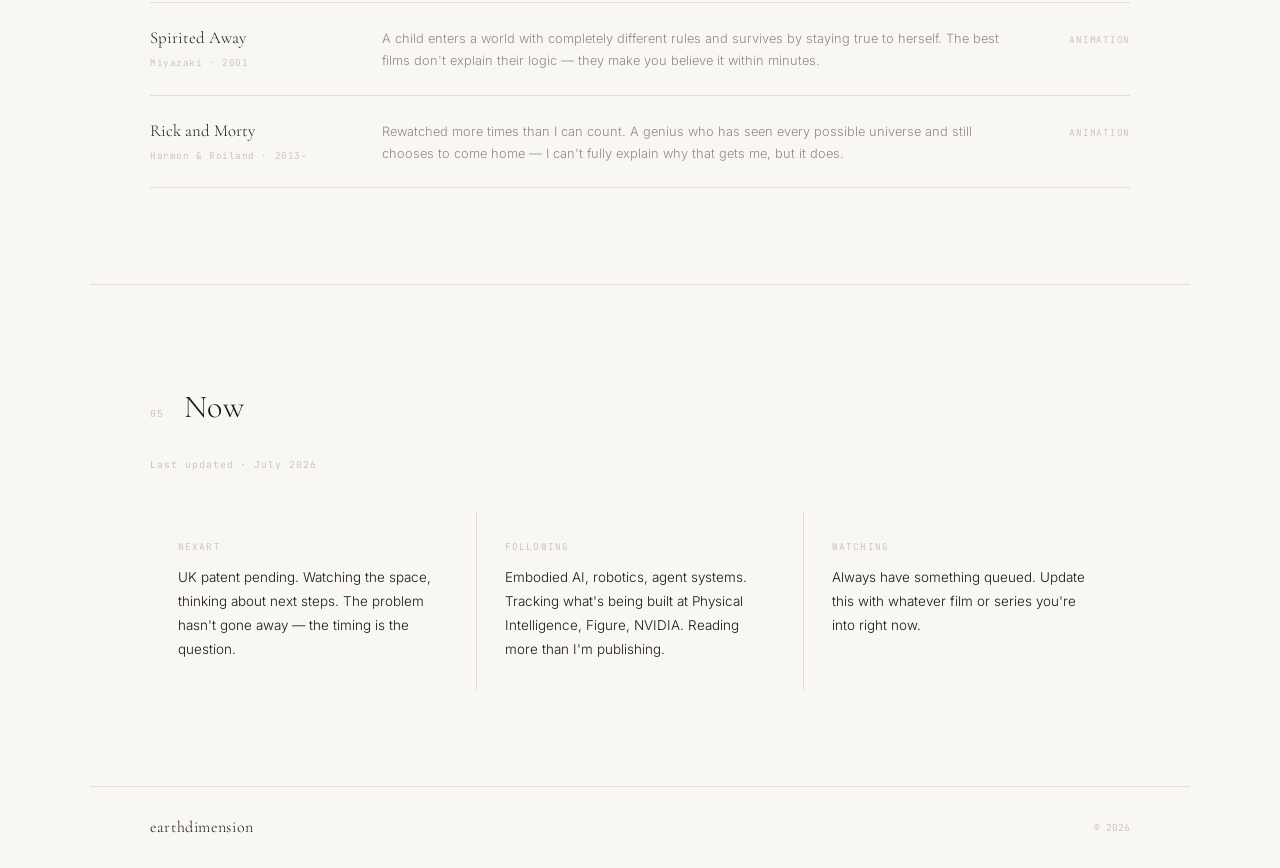
==== commit 62dedf15: "Add files via upload" ====
--- a/index.html
+++ b/index.html
@@ -327,7 +327,7 @@
   <div class="sec-top">
     <span class="sec-index">04</span>
     <h2 class="sec-title">Film</h2>
-    <span class="sec-aside">Films I return to. Everything except horror.</span>
+    <span class="sec-aside">Films I return to.</span>
   </div>
   <p class="film-intro">The films I keep coming back to share something: they make you believe in a reality with different rules — not by explaining it, but by committing to it completely.</p>
   <div class="film-list">
@@ -382,7 +382,7 @@
 </div>
 
 <footer>
-  <div class="footer-sig">Tia</div>
+  <div class="footer-sig">earthdimension</div>
   <nav class="footer-nav">
     <a href="https://github.com/tiaz369" target="_blank">GitHub</a>
     <a href="https://uk.linkedin.com/in/linfang-zhong-ab0b7b195" target="_blank">LinkedIn</a>
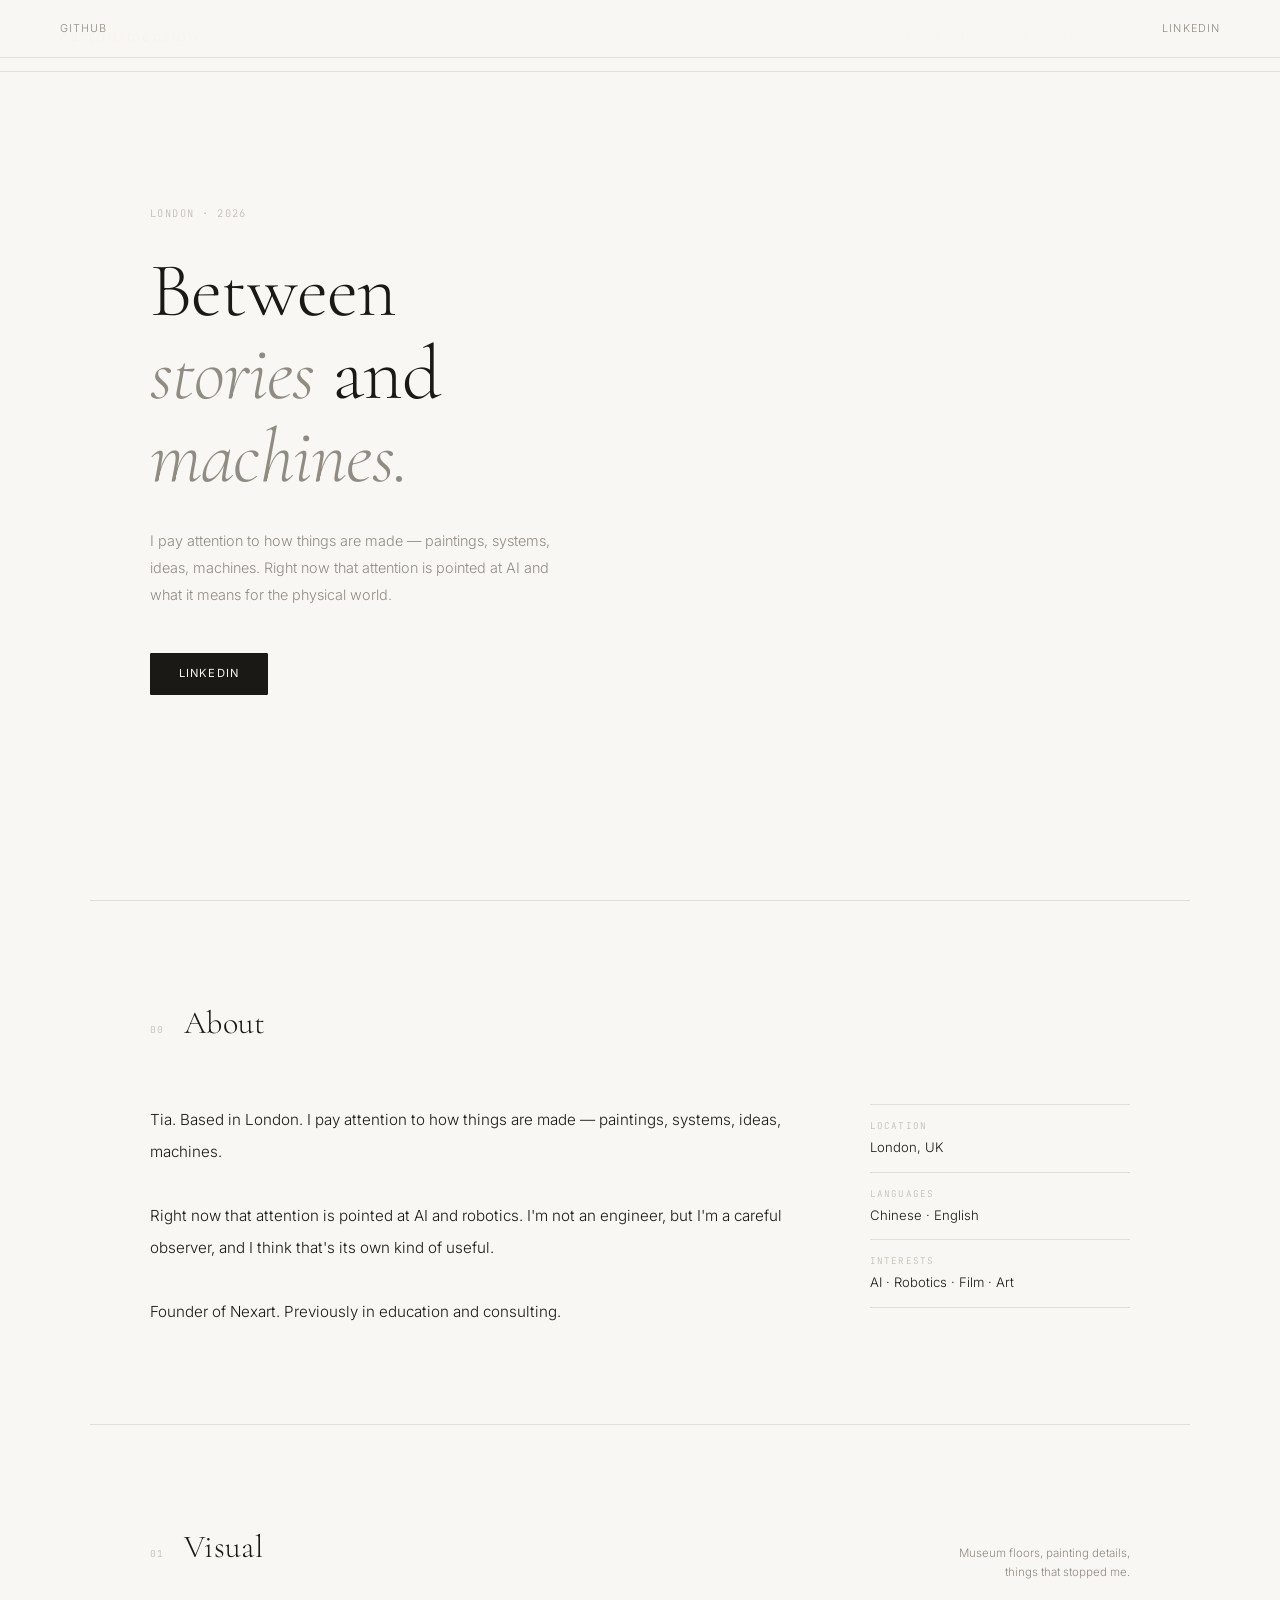
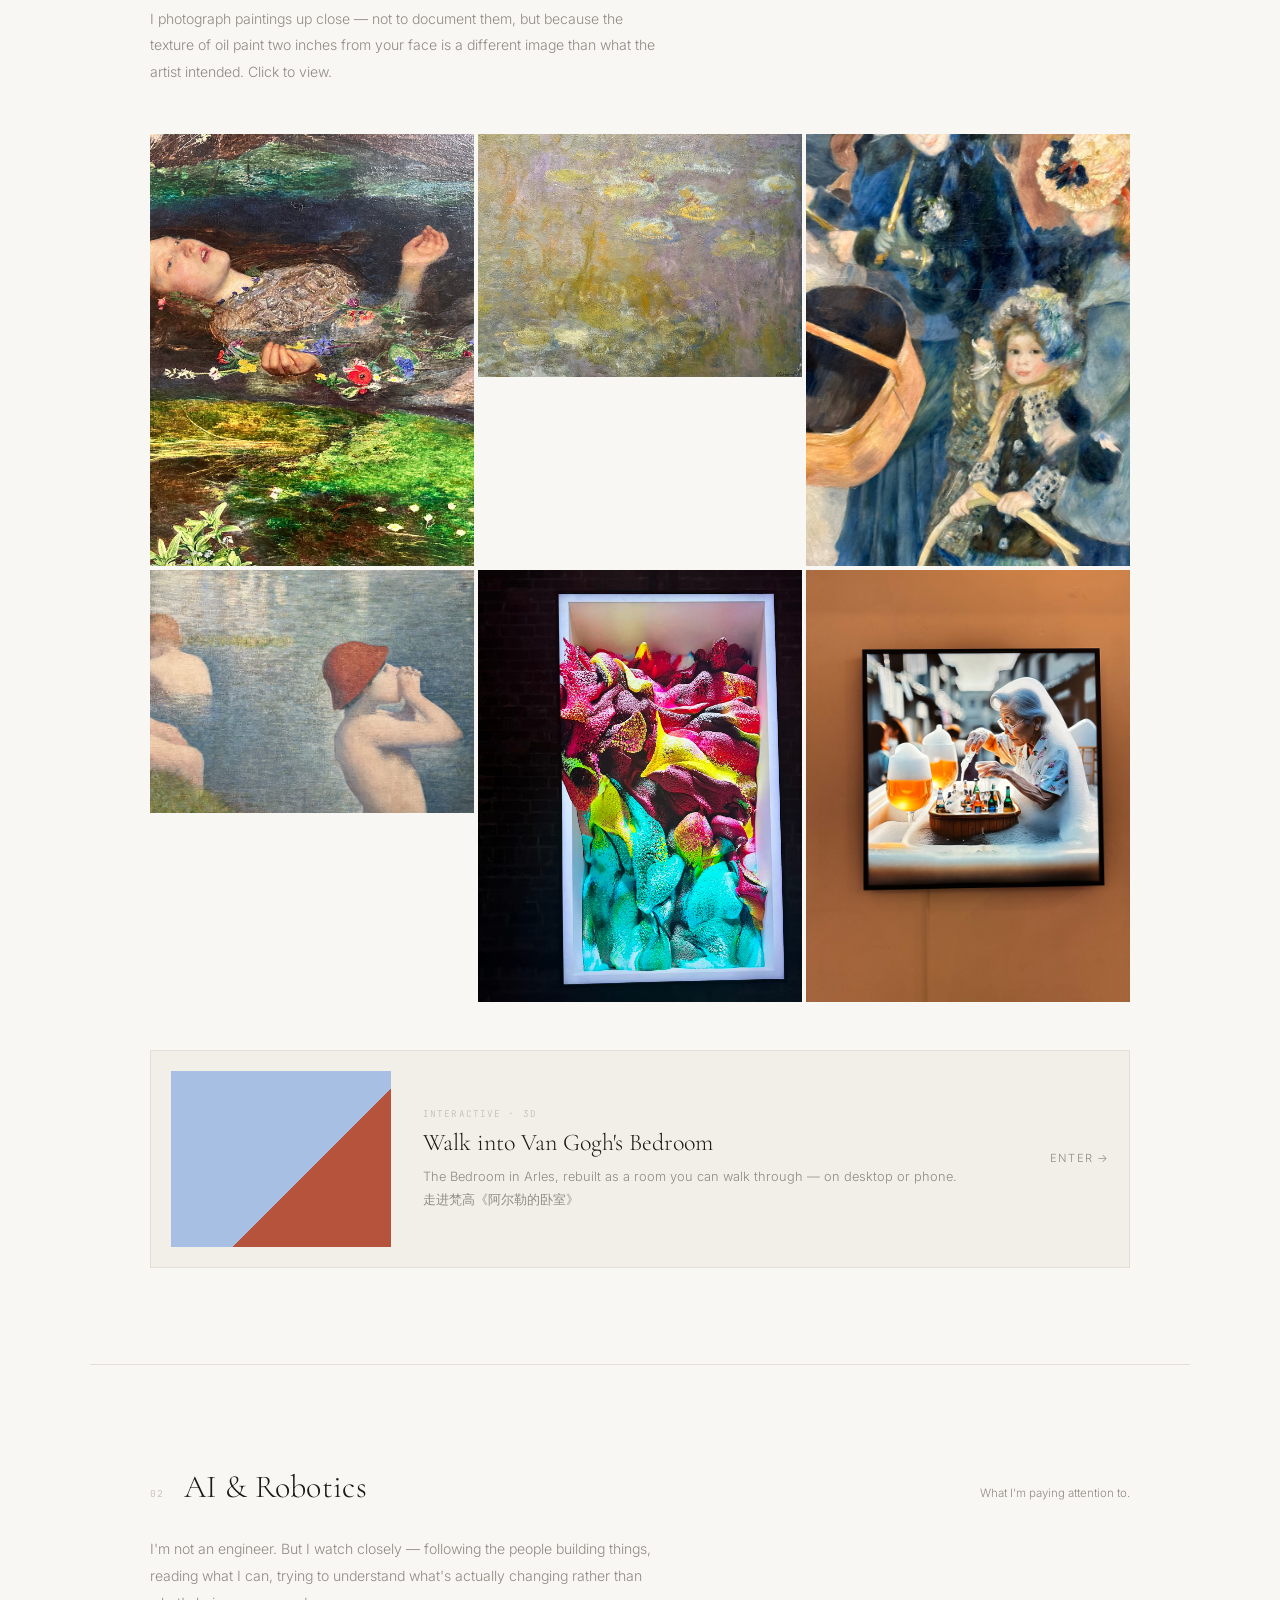
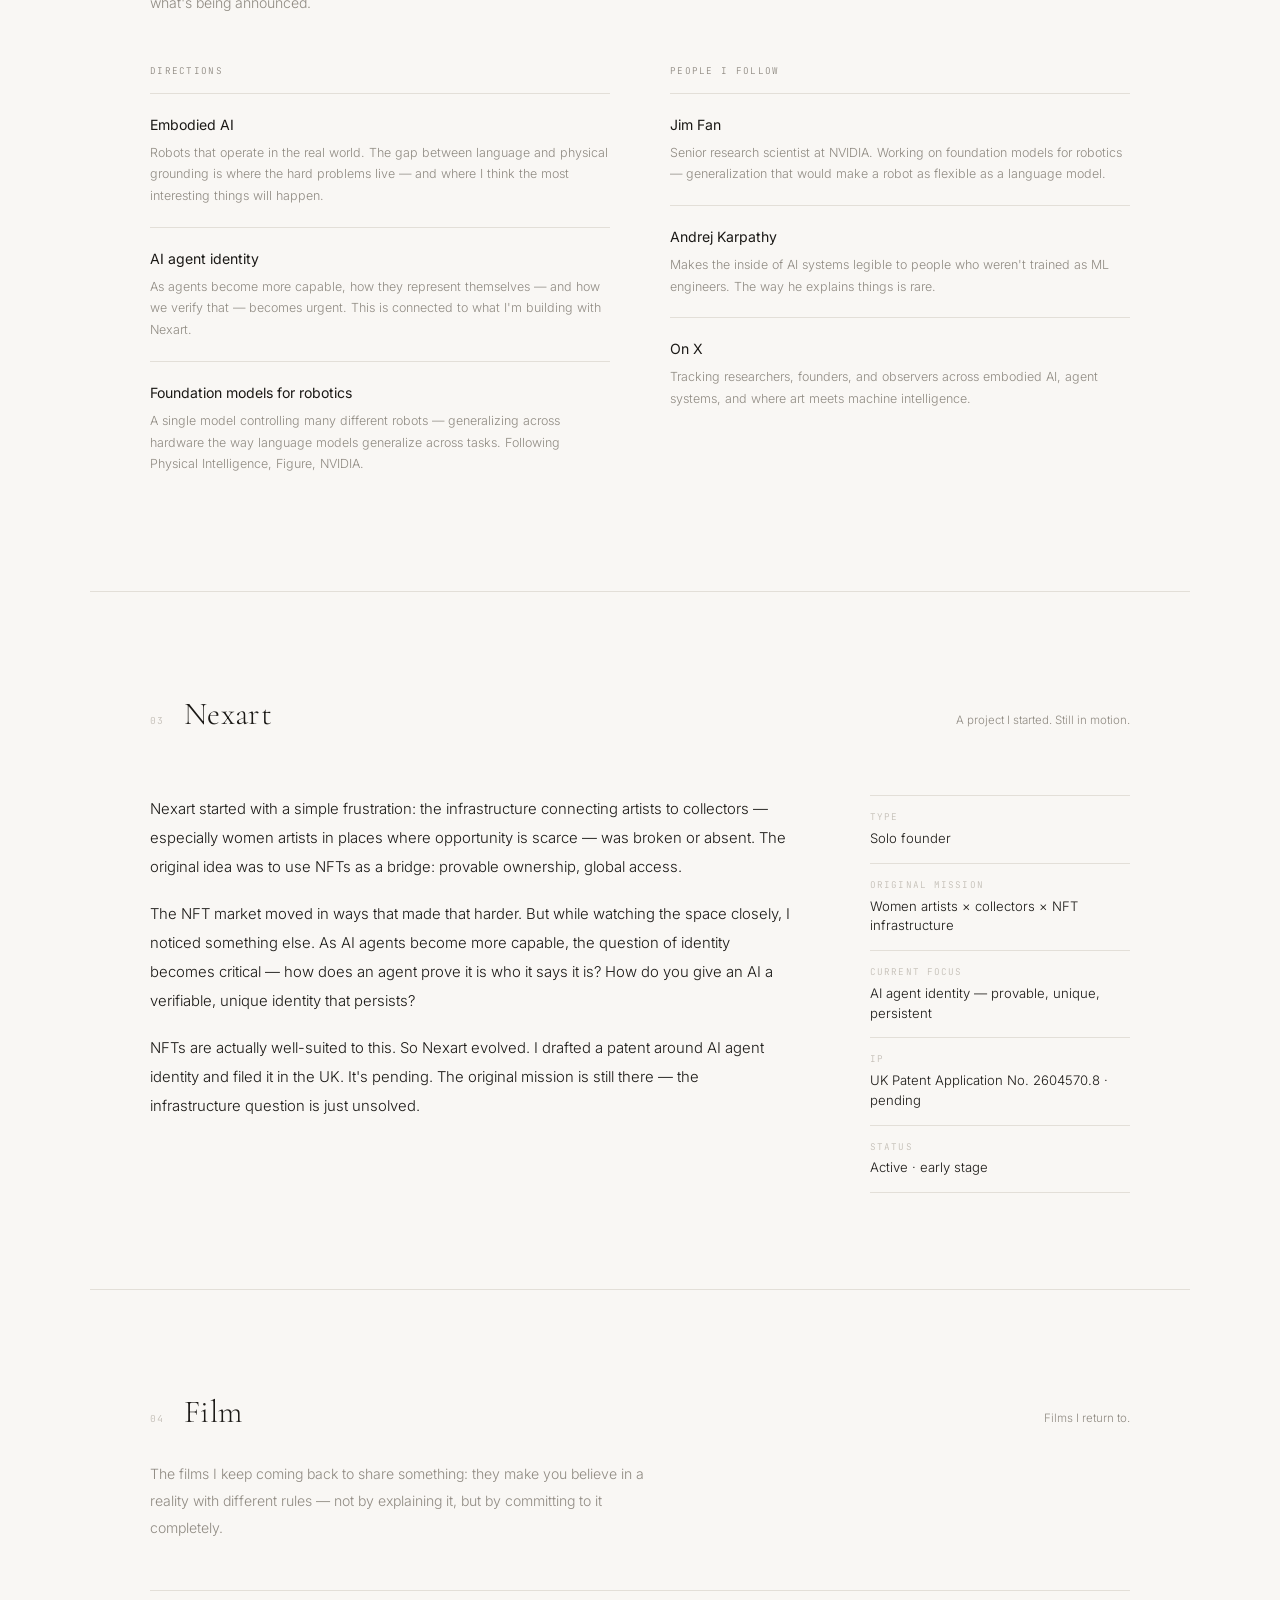
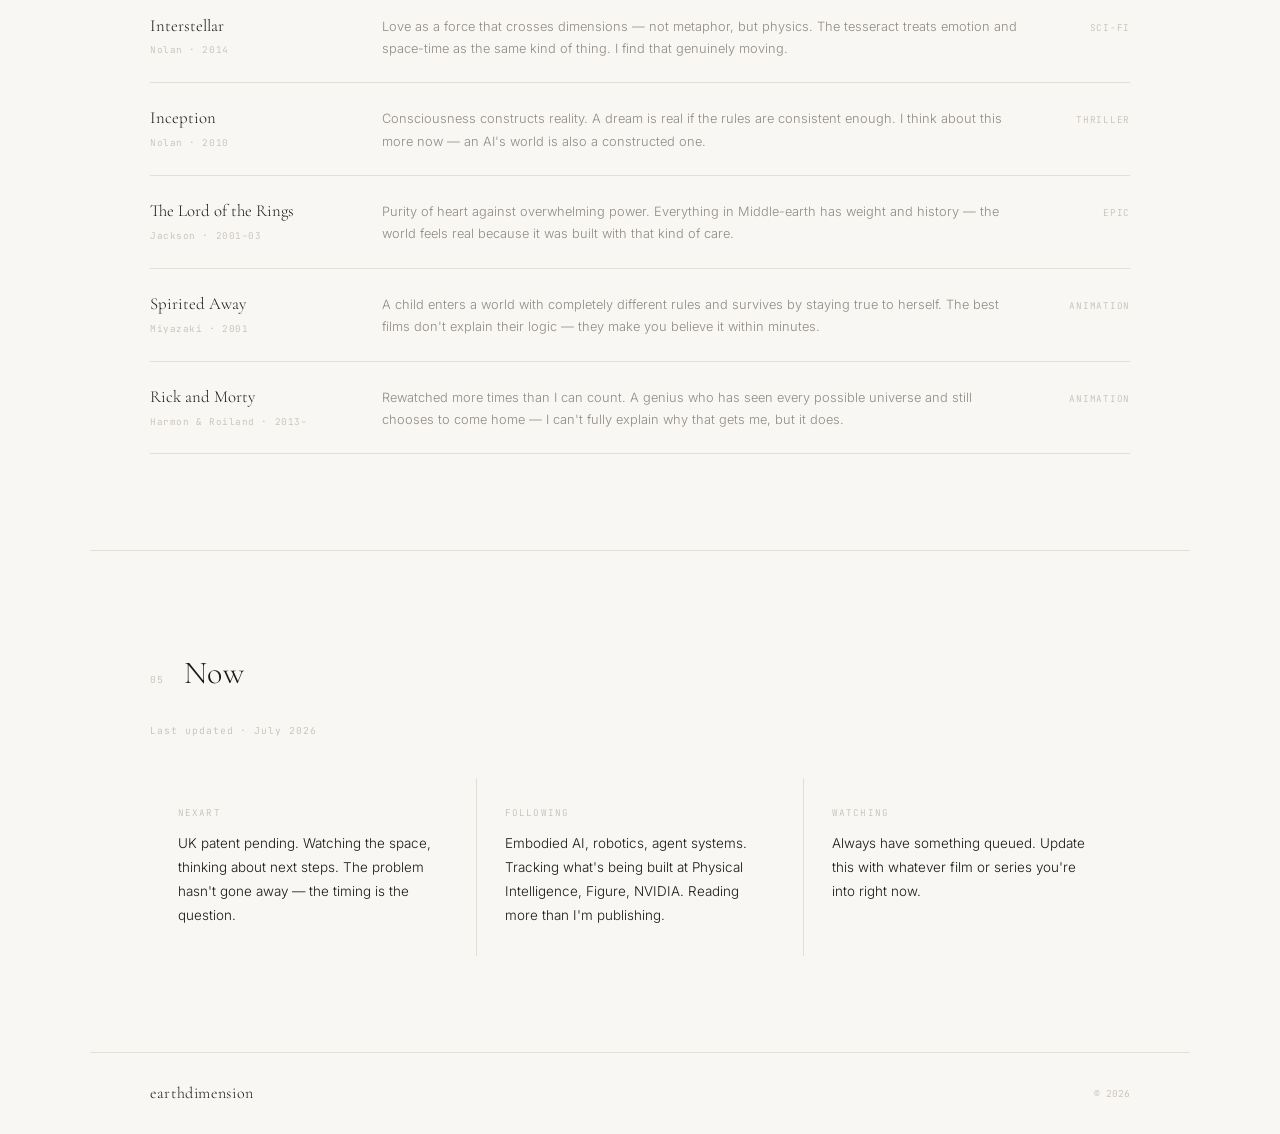
==== commit 2bbe394c: "Bedroom: three-version gallery, compare slider, wall fade toggle, brush textures, snapshot, share me" ====
--- a/index.html
+++ b/index.html
@@ -110,6 +110,17 @@
     }
     .lightbox-close:hover { color:#f9f7f4; }
 
+    /* PROJECT CARD (Van Gogh bedroom) */
+    .project-card { display:grid; grid-template-columns:220px 1fr auto; gap:32px; align-items:center; margin-top:48px; padding:20px; border:1px solid var(--border); background:var(--bg2); color:var(--text); text-decoration:none; transition:border-color 0.2s; }
+    .project-card:hover { border-color:var(--text); }
+    .project-thumb { aspect-ratio:5/4; overflow:hidden; background:linear-gradient(135deg,#a6bfe3 0 60%,#b5533c 60% 100%); }
+    .project-thumb img { width:100%; height:100%; object-fit:cover; display:block; transition:transform 0.6s ease; }
+    .project-card:hover .project-thumb img { transform:scale(1.04); }
+    .project-label { font-family:'JetBrains Mono',monospace; font-size:0.58rem; letter-spacing:0.12em; text-transform:uppercase; color:var(--faint); margin-bottom:8px; }
+    .project-title { font-family:'Cormorant Garamond',serif; font-size:1.5rem; font-weight:300; line-height:1.2; margin-bottom:8px; }
+    .project-sub { font-size:0.8rem; color:var(--muted); line-height:1.75; }
+    .project-go { font-size:0.7rem; letter-spacing:0.1em; text-transform:uppercase; color:var(--muted); }
+
     /* AI */
     .ai-intro { font-size:0.88rem; color:var(--muted); line-height:1.9; max-width:520px; margin-bottom:48px; margin-top:-32px; }
     .ai-grid { display:grid; grid-template-columns:1fr 1fr; gap:0 60px; }
@@ -161,6 +172,7 @@
       .about-layout, .nexart-layout { grid-template-columns:1fr; gap:36px; }
       .about-meta { display:none; }
       .photo-grid { grid-template-columns:repeat(2,1fr); }
+      .project-card { grid-template-columns:1fr; gap:16px; }
       .ai-grid { grid-template-columns:1fr; }
       .film-row { grid-template-columns:1fr; gap:6px; }
       .film-genre { display:none; }
@@ -276,6 +288,16 @@
       </div>
     </div>
   </div>
+
+  <a class="project-card" href="/bedroom/">
+    <div class="project-thumb"><img src="bedroom/images/v1888.jpg" alt="Van Gogh, The Bedroom, 1888" onerror="this.remove()"/></div>
+    <div>
+      <div class="project-label">Interactive · 3D</div>
+      <div class="project-title">Walk into Van Gogh's Bedroom</div>
+      <div class="project-sub">The Bedroom in Arles, rebuilt as a room you can walk through — on desktop or phone.<br/>走进梵高《阿尔勒的卧室》</div>
+    </div>
+    <span class="project-go">Enter →</span>
+  </a>
 </div>
 
 <div class="section" id="ai">
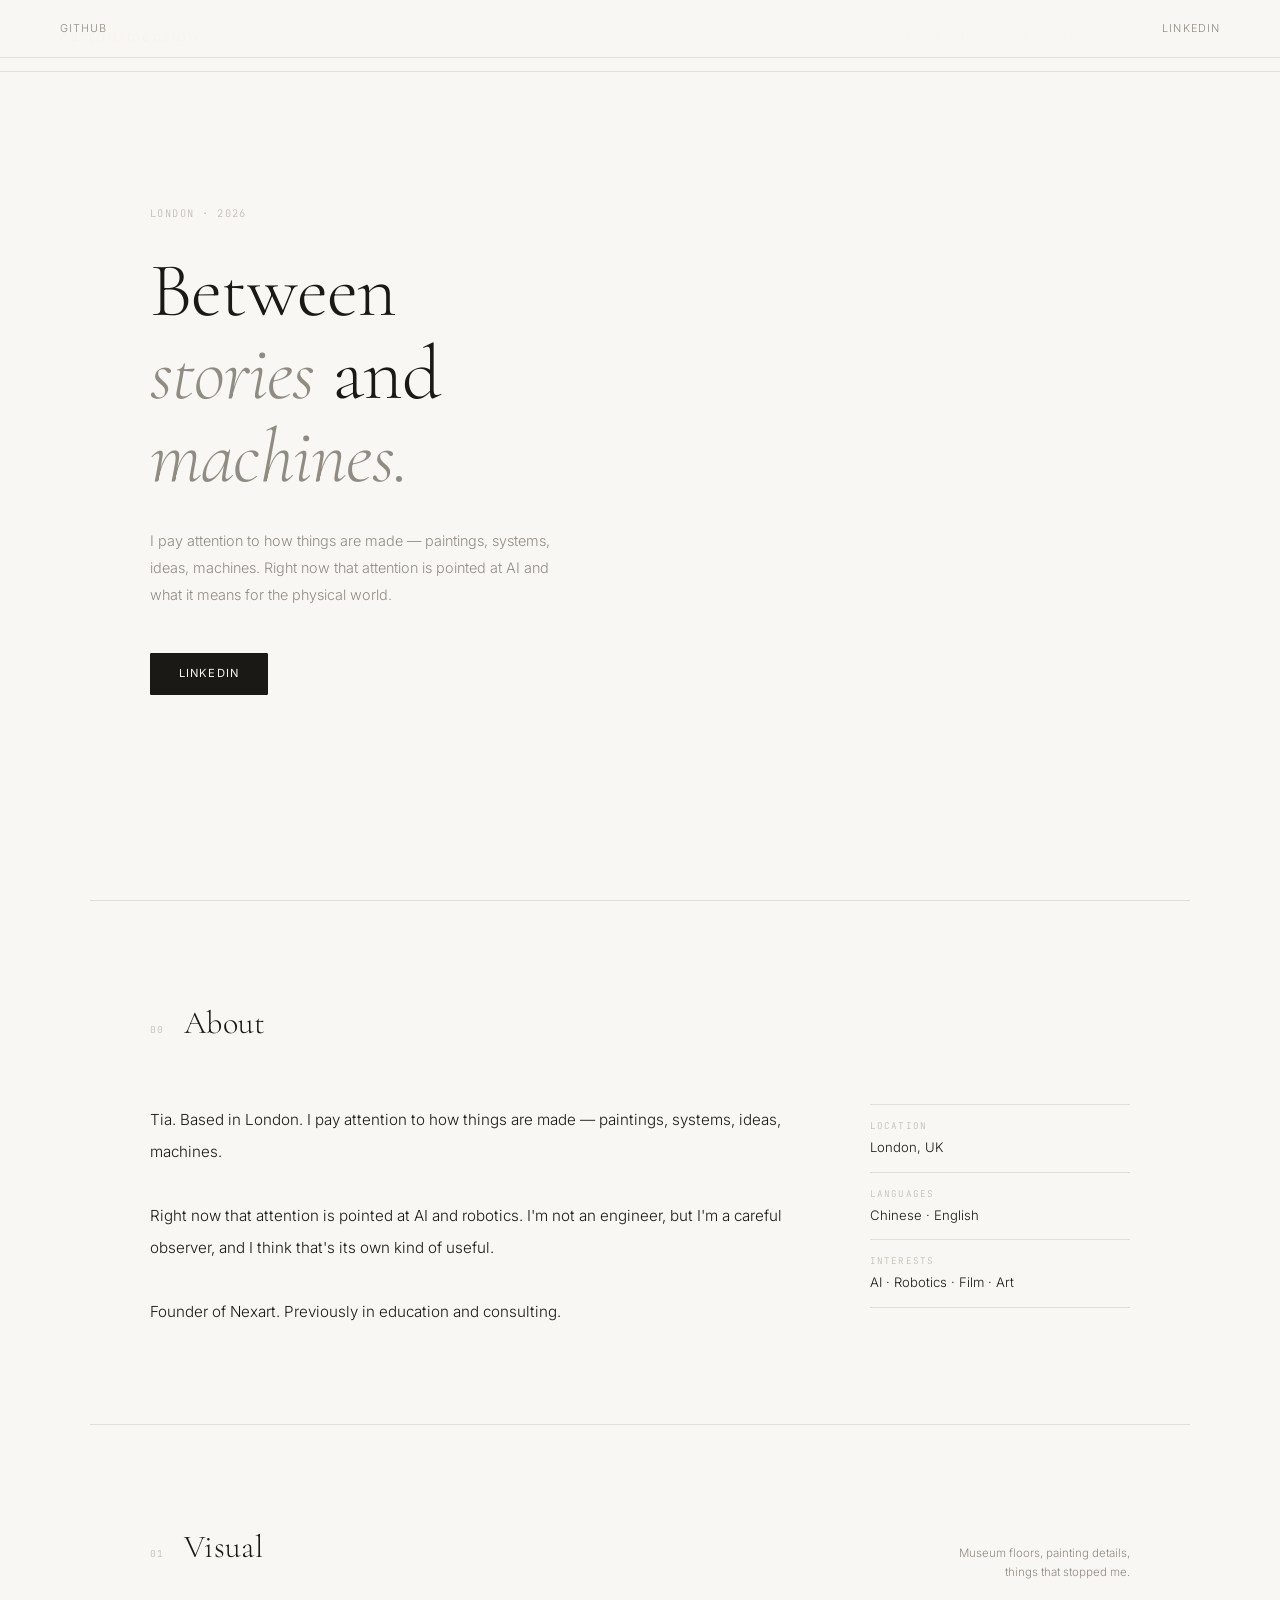
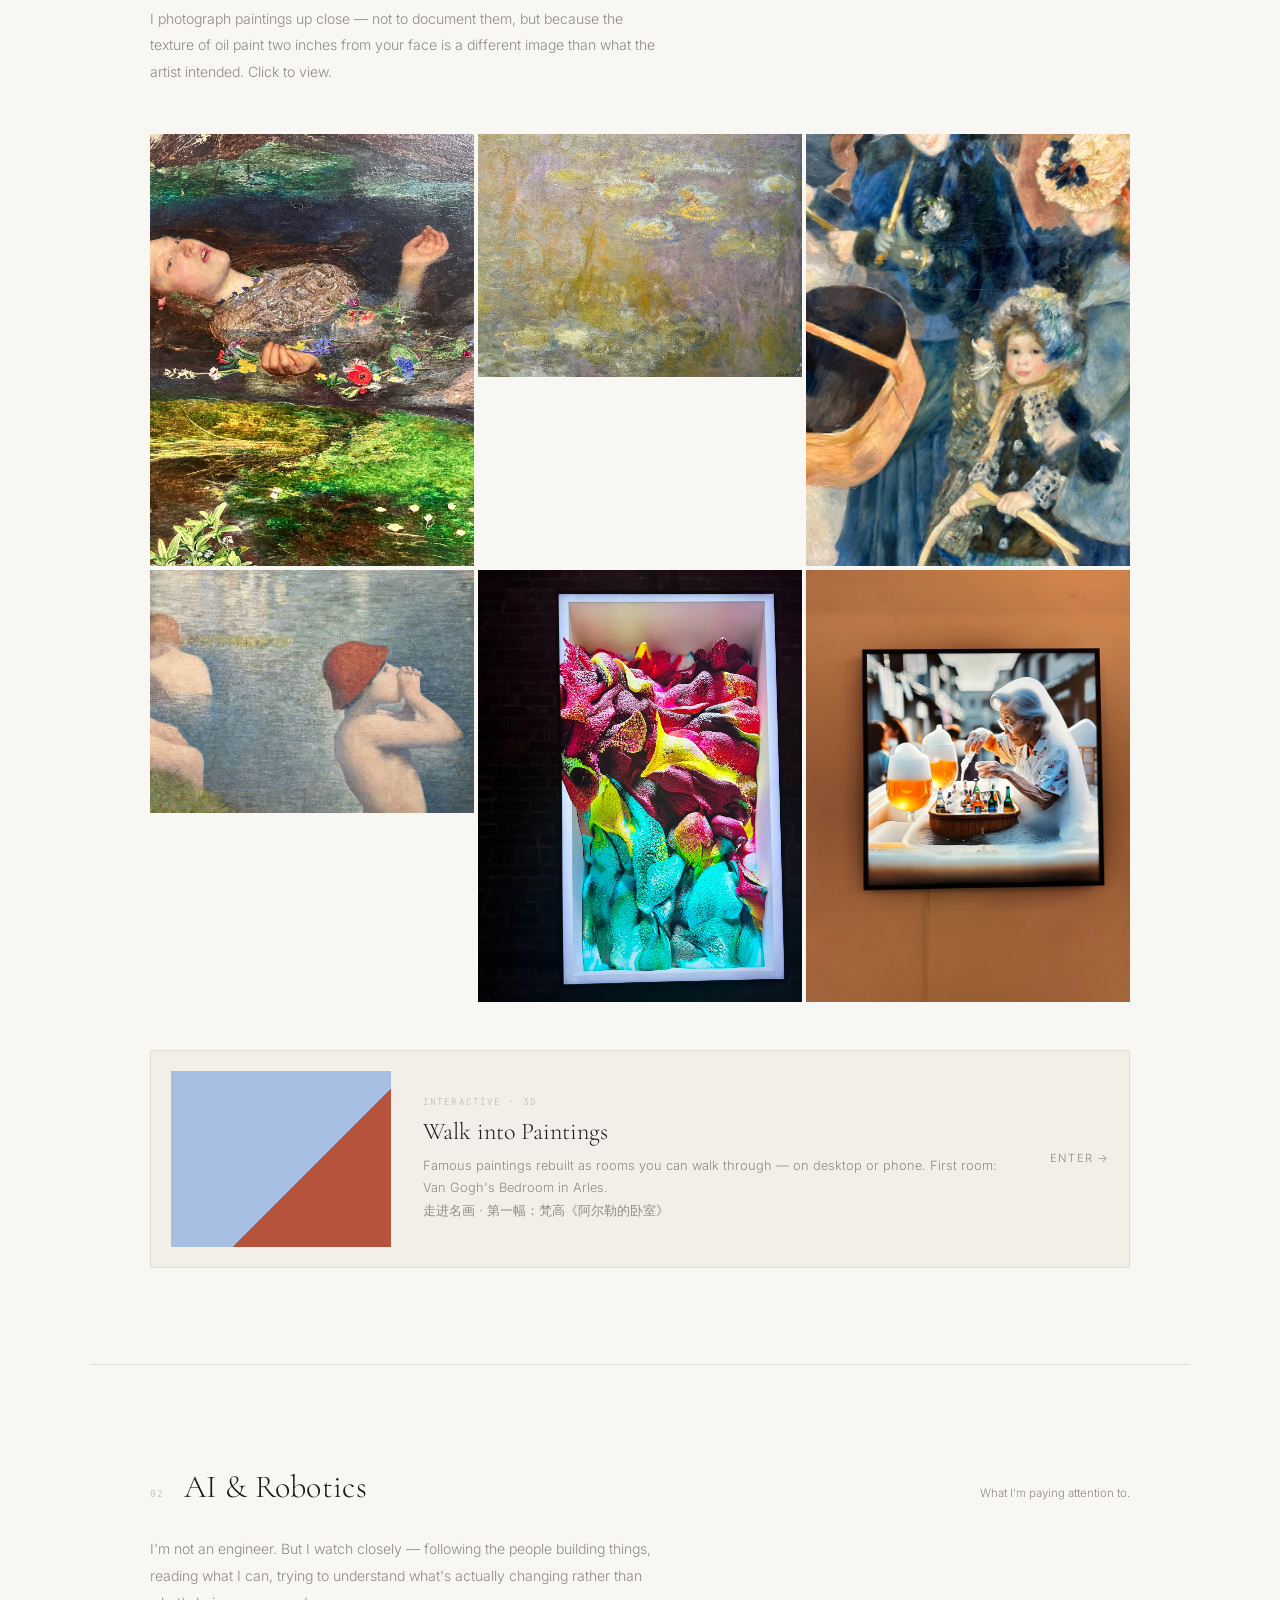
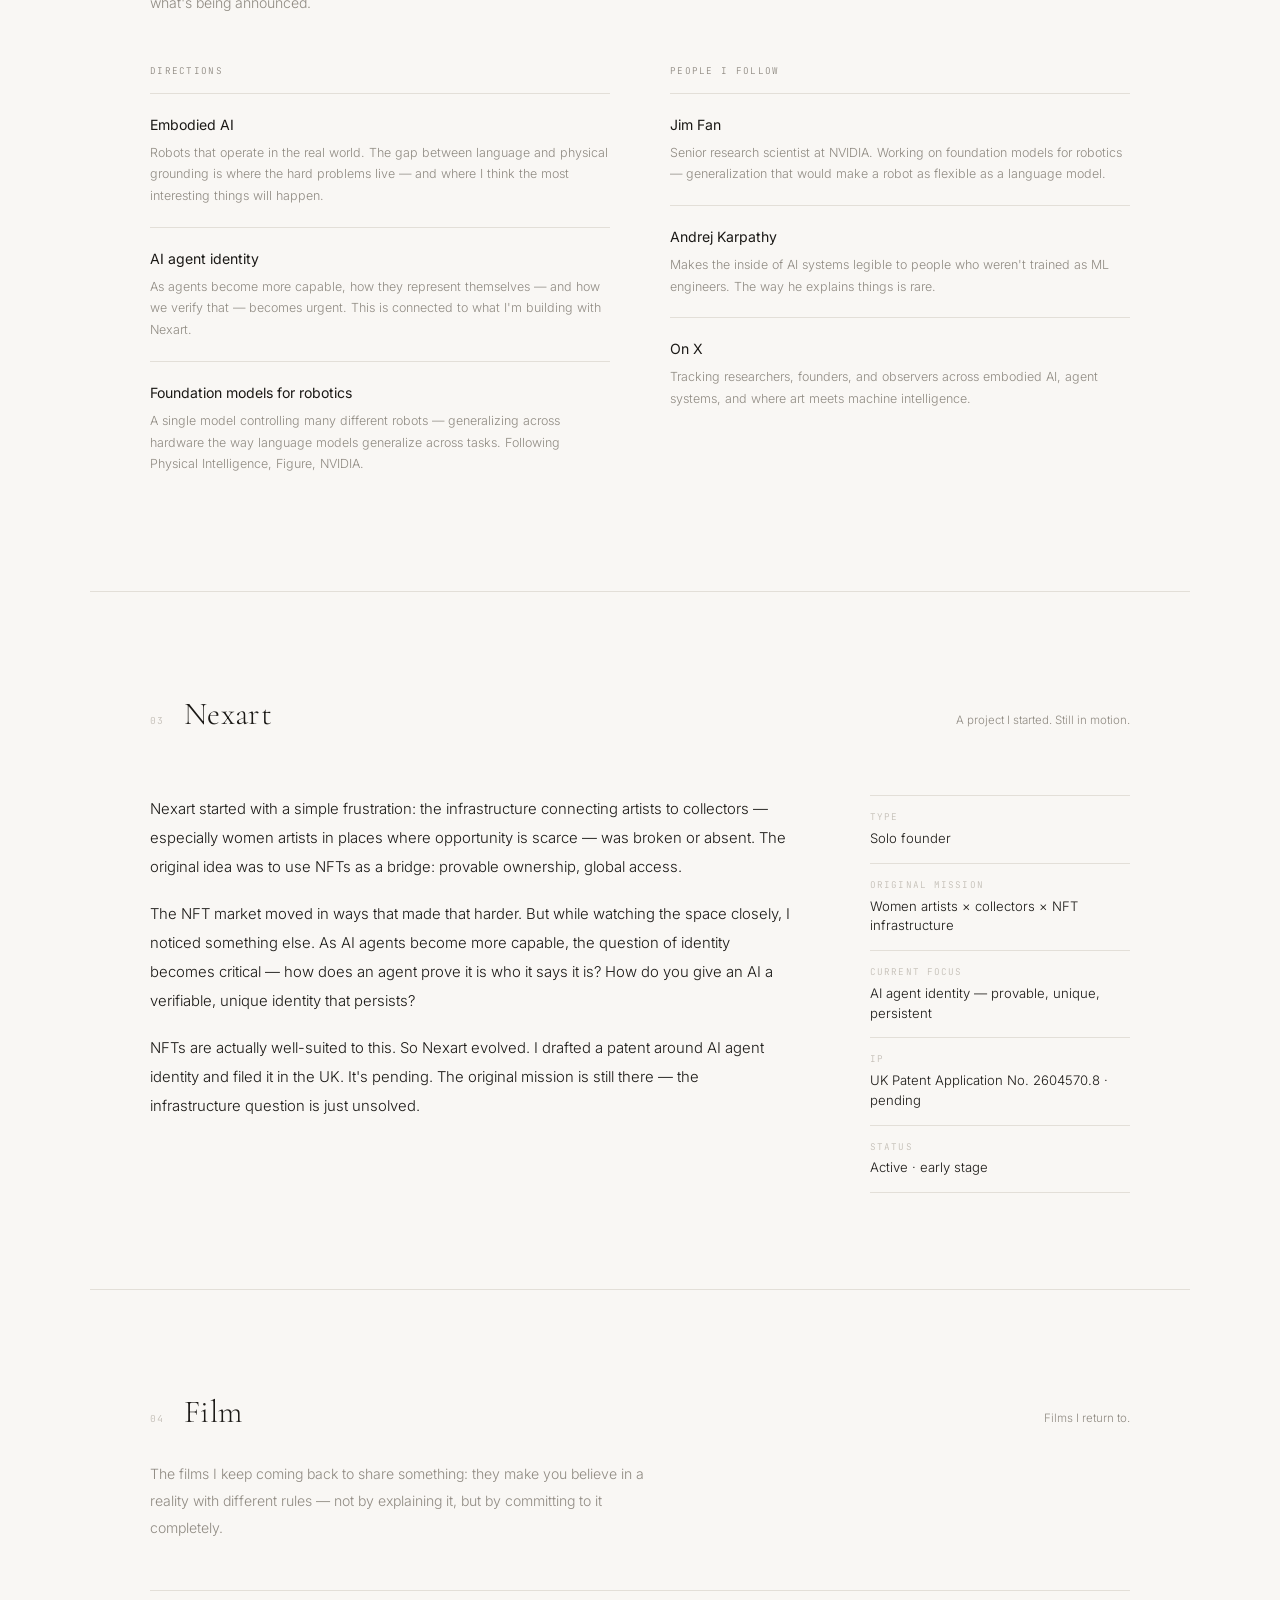
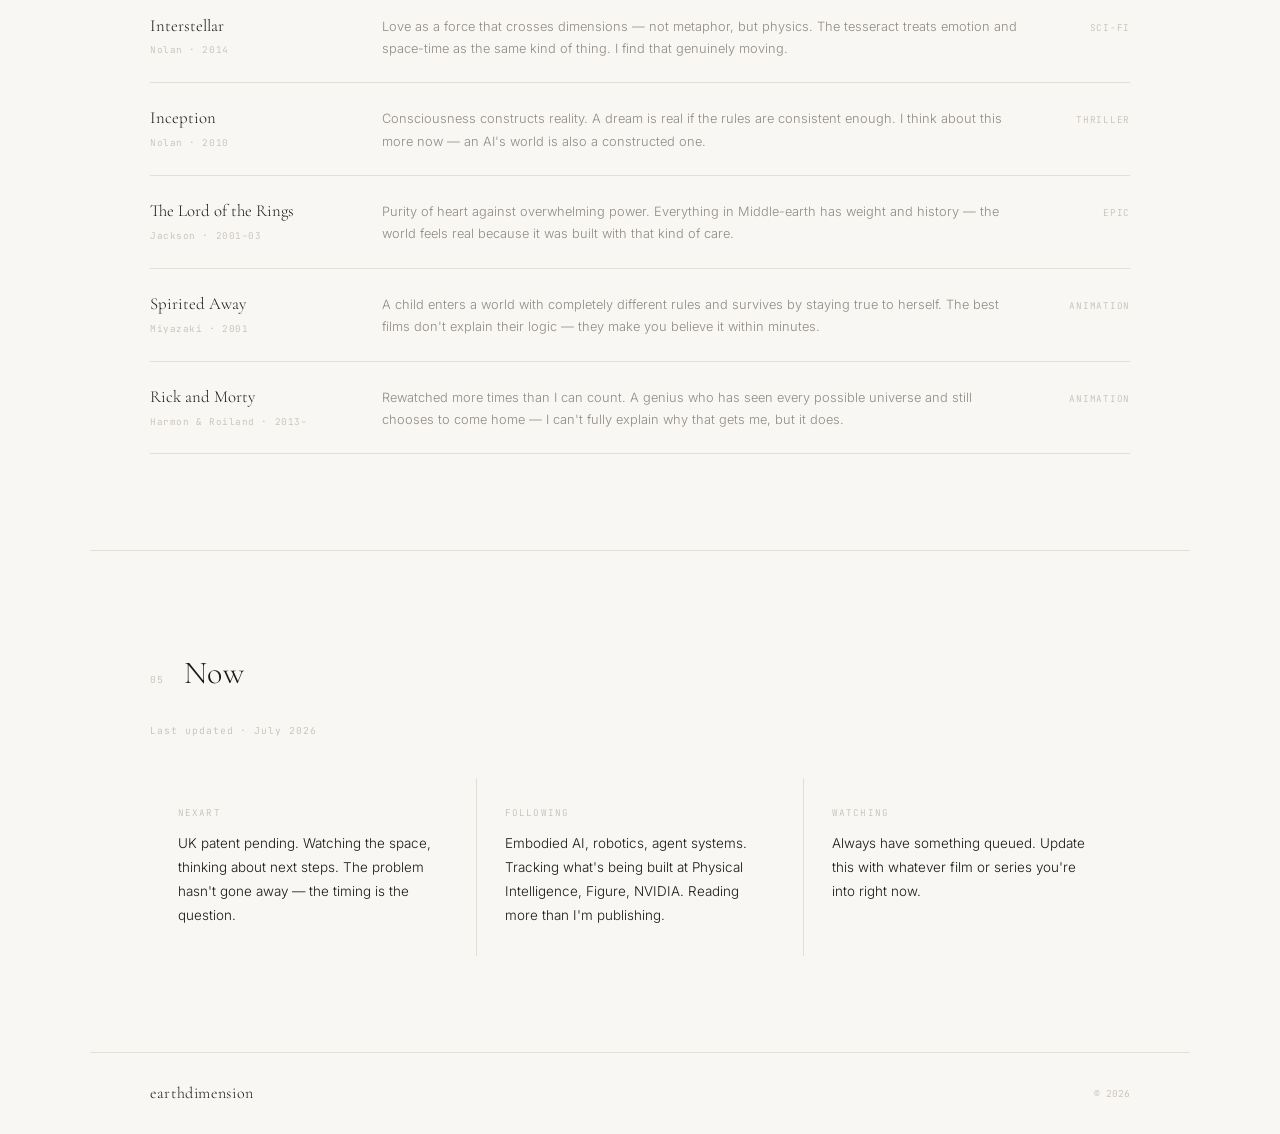
==== commit 709c6a18: "Move bedroom to walk-into-paintings: redirect old address, point homepage card to the new site Co-Au" ====
--- a/index.html
+++ b/index.html
@@ -289,12 +289,12 @@
     </div>
   </div>
 
-  <a class="project-card" href="/bedroom/">
-    <div class="project-thumb"><img src="bedroom/images/v1888.jpg" alt="Van Gogh, The Bedroom, 1888" onerror="this.remove()"/></div>
+  <a class="project-card" href="https://tiaz369.github.io/walk-into-paintings/">
+    <div class="project-thumb"><img src="https://tiaz369.github.io/walk-into-paintings/bedroom/images/v1888.jpg" alt="Van Gogh, The Bedroom, 1888" onerror="this.remove()"/></div>
     <div>
       <div class="project-label">Interactive · 3D</div>
-      <div class="project-title">Walk into Van Gogh's Bedroom</div>
-      <div class="project-sub">The Bedroom in Arles, rebuilt as a room you can walk through — on desktop or phone.<br/>走进梵高《阿尔勒的卧室》</div>
+      <div class="project-title">Walk into Paintings</div>
+      <div class="project-sub">Famous paintings rebuilt as rooms you can walk through — on desktop or phone. First room: Van Gogh's Bedroom in Arles.<br/>走进名画 · 第一幅：梵高《阿尔勒的卧室》</div>
     </div>
     <span class="project-go">Enter →</span>
   </a>
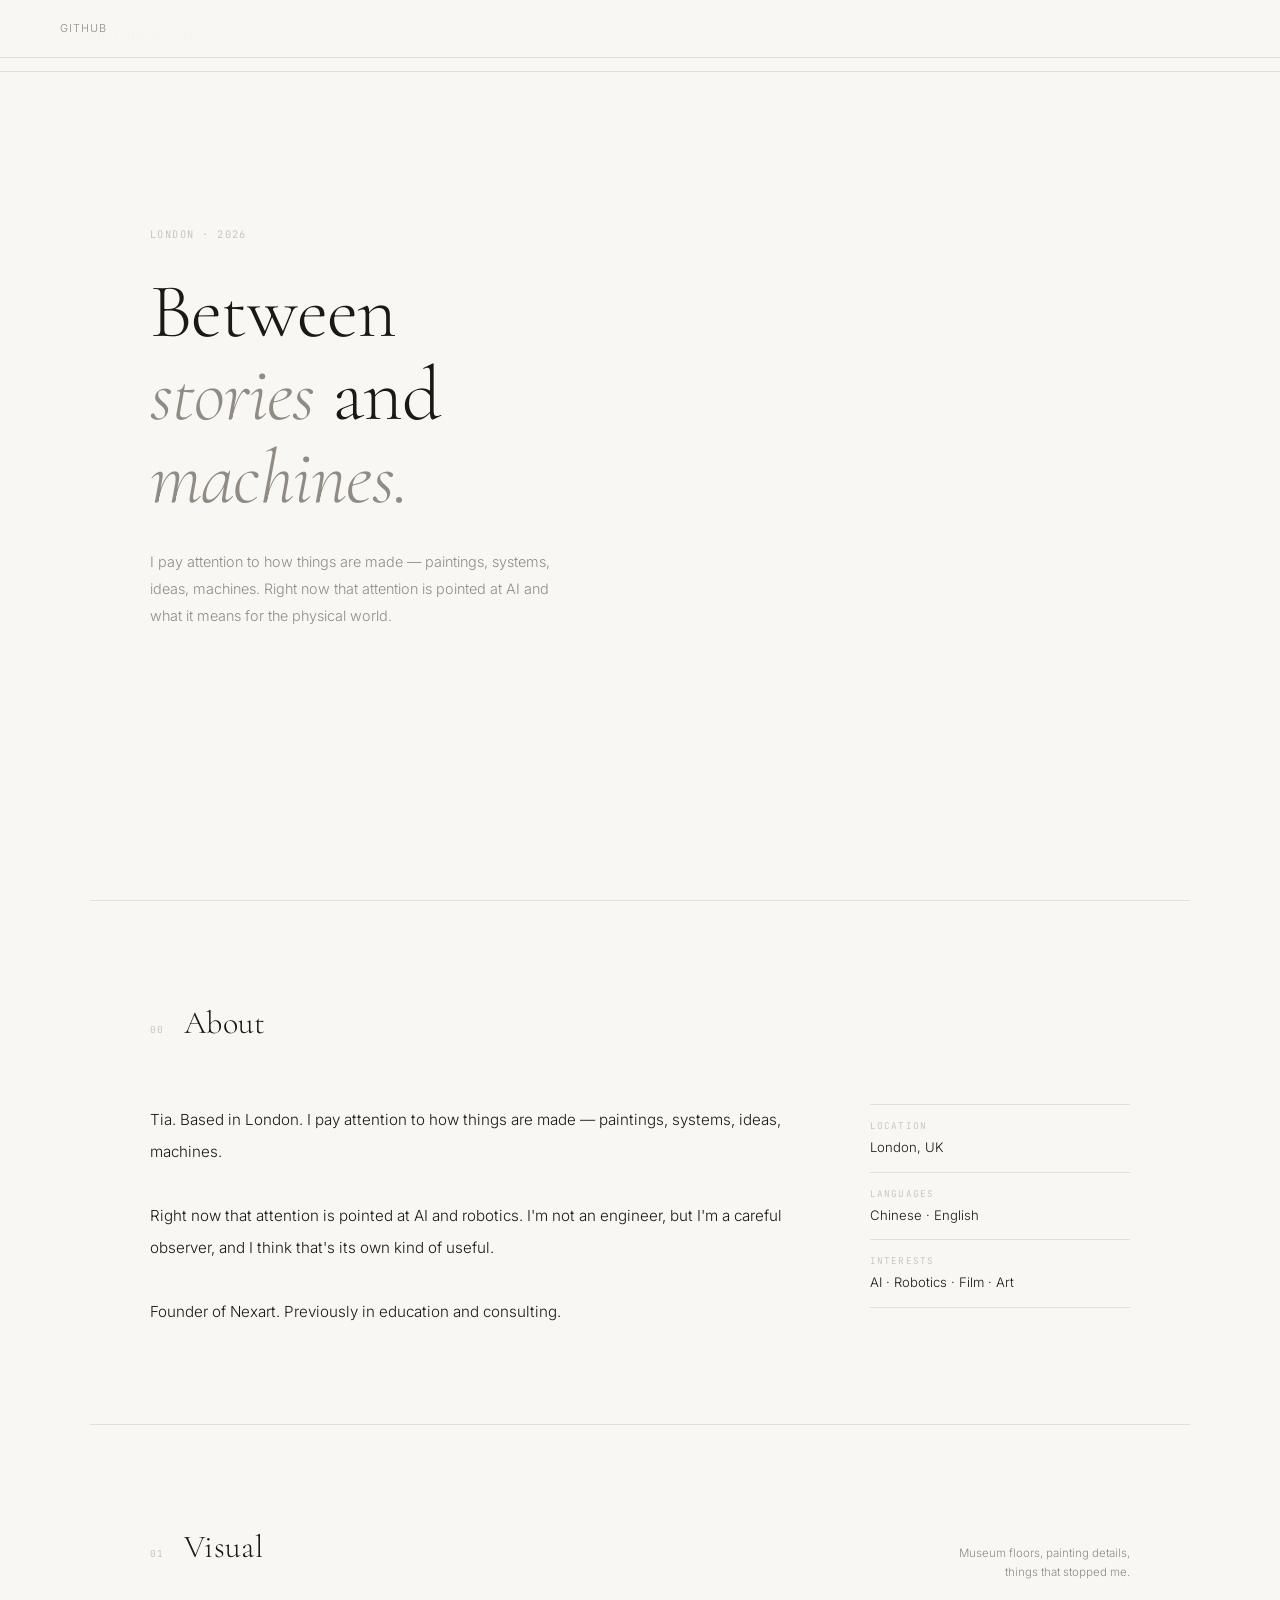
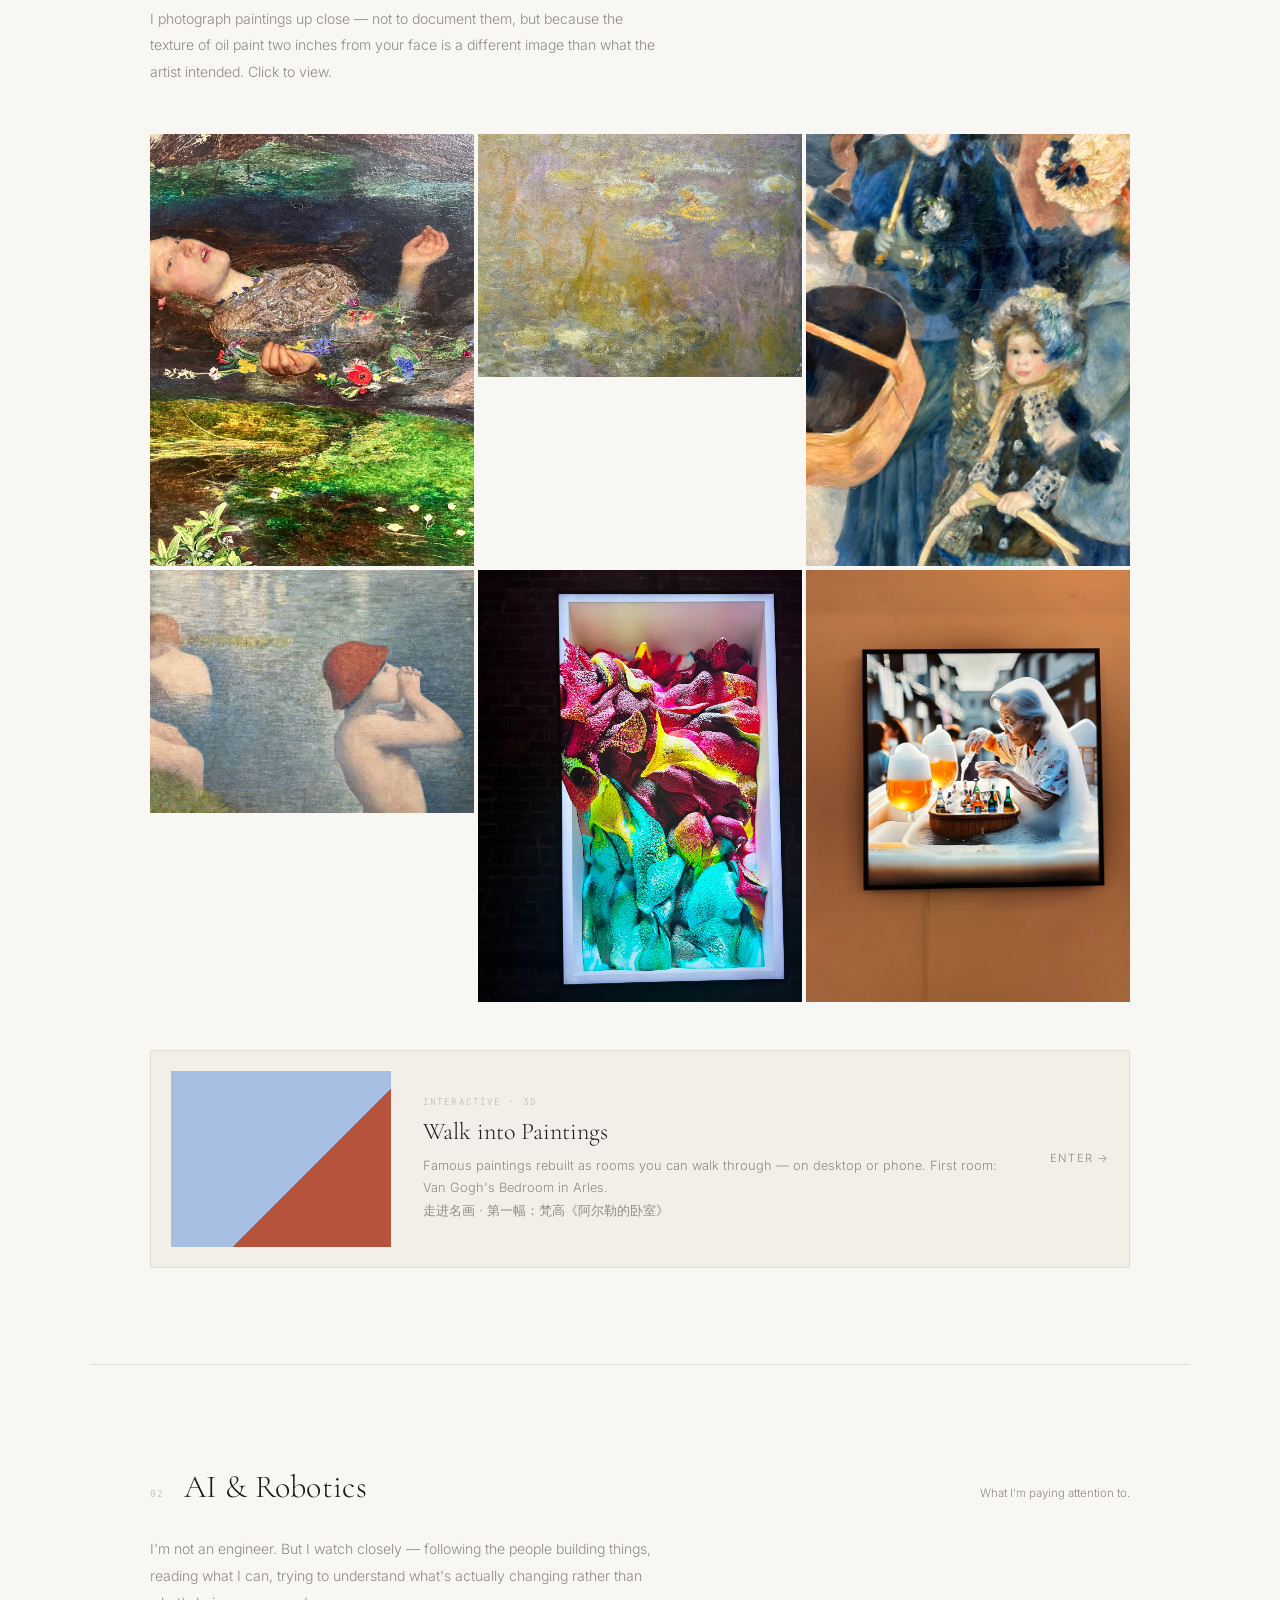
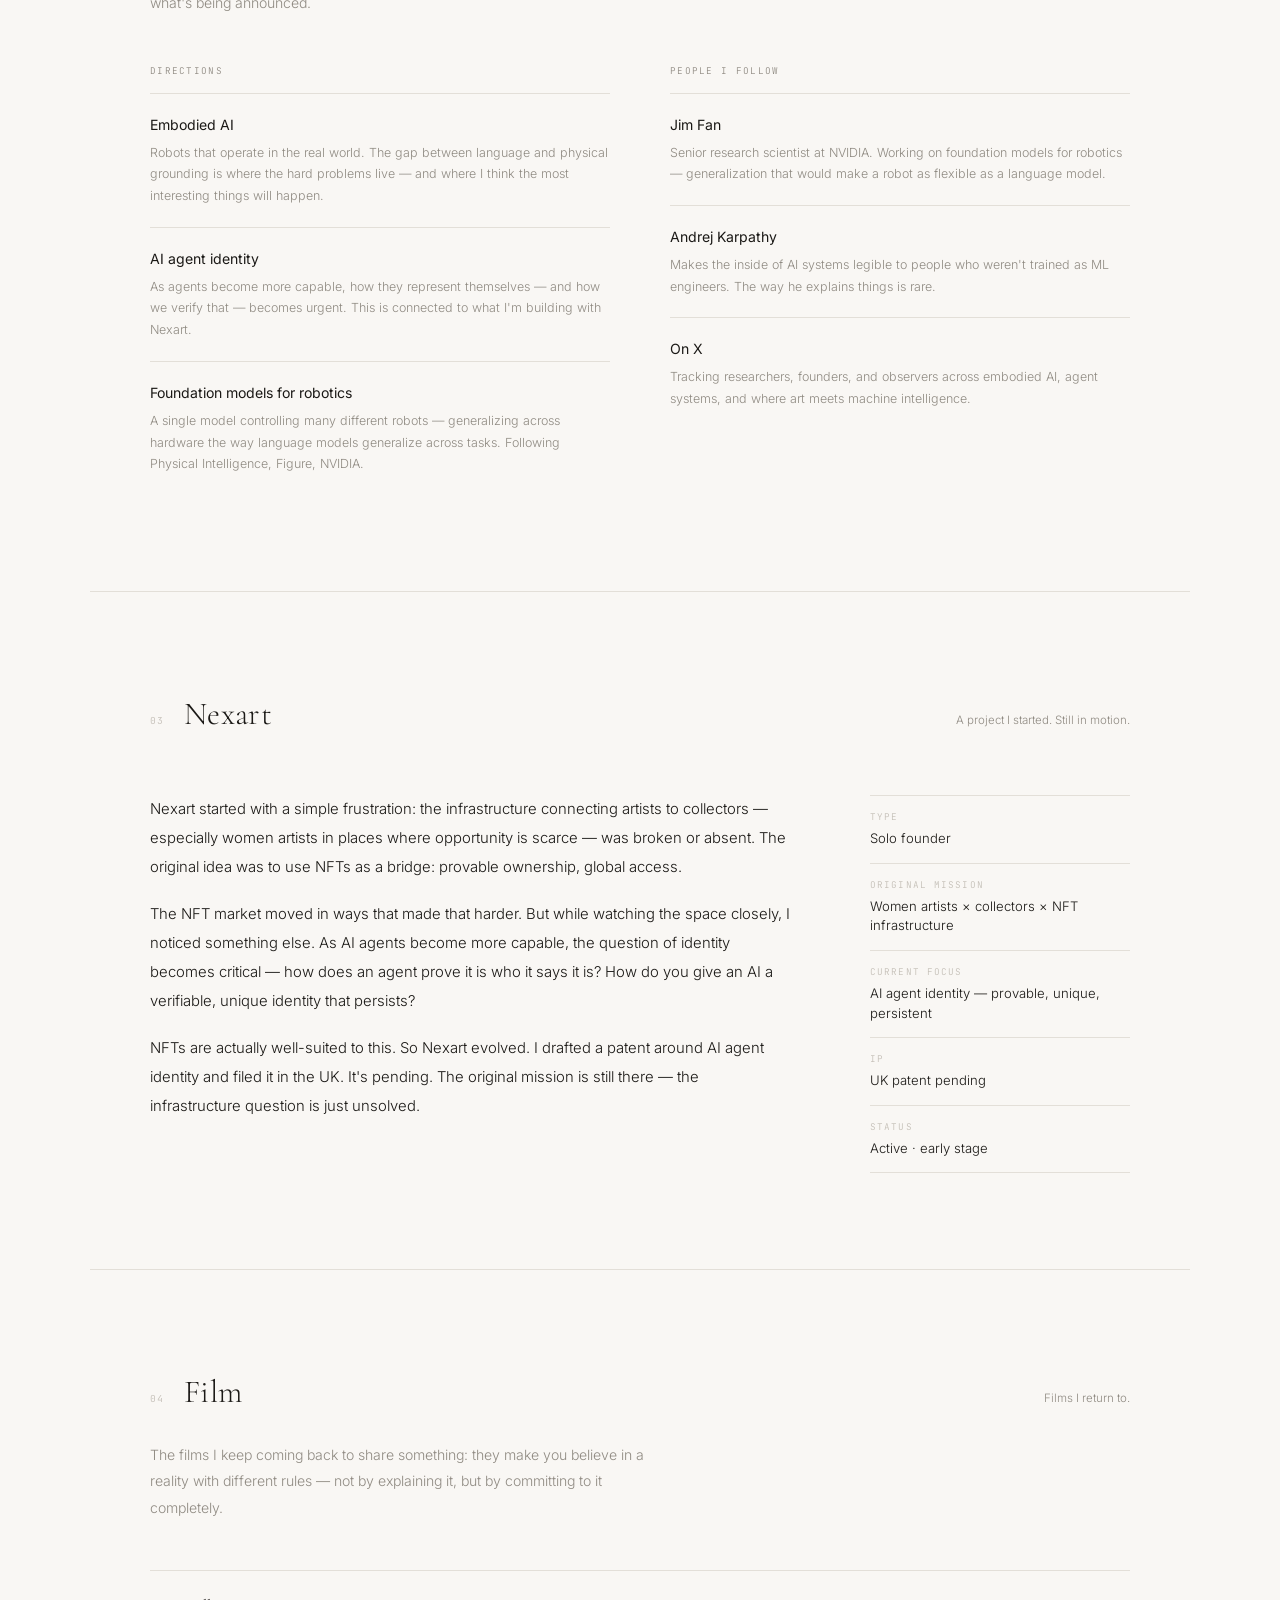
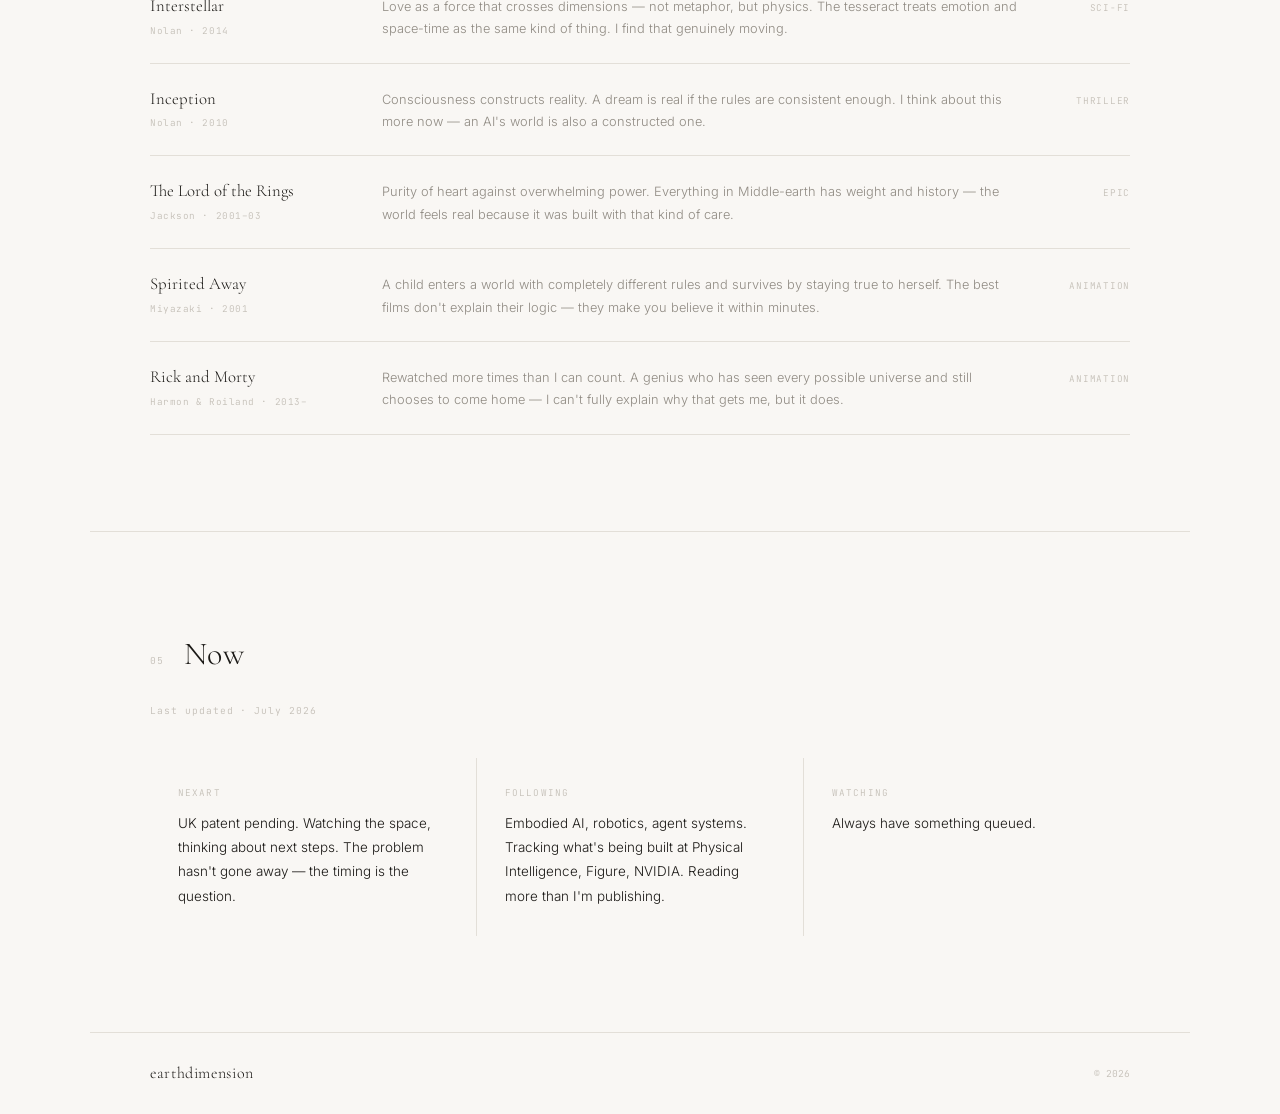
==== commit 2f7b99a3: "Remove LinkedIn links and personal details; strip photo GPS data - Remove both LinkedIn links and th" ====
--- a/index.html
+++ b/index.html
@@ -211,9 +211,6 @@
     <span class="hero-eyebrow">London · 2026</span>
     <h1>Between<br><em>stories</em> and<br><em>machines.</em></h1>
     <p class="hero-sub">I pay attention to how things are made — paintings, systems, ideas, machines. Right now that attention is pointed at AI and what it means for the physical world.</p>
-    <div class="hero-links">
-      <a href="https://uk.linkedin.com/in/linfang-zhong-ab0b7b195" target="_blank" class="btn btn-solid">LinkedIn</a>
-    </div>
   </div>
 </div>
 
@@ -290,7 +287,7 @@
   </div>
 
   <a class="project-card" href="https://tiaz369.github.io/walk-into-paintings/">
-    <div class="project-thumb"><img src="https://tiaz369.github.io/walk-into-paintings/bedroom/images/v1888.jpg" alt="Van Gogh, The Bedroom, 1888" onerror="this.remove()"/></div>
+    <div class="project-thumb"><img src="https://tiaz369.github.io/walk-into-paintings/scenes/bedroom/images/v1888.jpg" alt="Van Gogh, The Bedroom, 1888" onerror="this.remove()"/></div>
     <div>
       <div class="project-label">Interactive · 3D</div>
       <div class="project-title">Walk into Paintings</div>
@@ -339,7 +336,7 @@
       <div class="nex-row"><div class="nex-label">Type</div><div class="nex-value">Solo founder</div></div>
       <div class="nex-row"><div class="nex-label">Original mission</div><div class="nex-value">Women artists × collectors × NFT infrastructure</div></div>
       <div class="nex-row"><div class="nex-label">Current focus</div><div class="nex-value">AI agent identity — provable, unique, persistent</div></div>
-      <div class="nex-row"><div class="nex-label">IP</div><div class="nex-value">UK Patent Application No. 2604570.8 · pending</div></div>
+      <div class="nex-row"><div class="nex-label">IP</div><div class="nex-value">UK patent pending</div></div>
       <div class="nex-row"><div class="nex-label">Status</div><div class="nex-value">Active · early stage</div></div>
     </div>
   </div>
@@ -398,7 +395,7 @@
     </div>
     <div class="now-cell">
       <div class="now-cell-label">Watching</div>
-      <div class="now-cell-text">Always have something queued. Update this with whatever film or series you're into right now.</div>
+      <div class="now-cell-text">Always have something queued.</div>
     </div>
   </div>
 </div>
@@ -407,7 +404,6 @@
   <div class="footer-sig">earthdimension</div>
   <nav class="footer-nav">
     <a href="https://github.com/tiaz369" target="_blank">GitHub</a>
-    <a href="https://uk.linkedin.com/in/linfang-zhong-ab0b7b195" target="_blank">LinkedIn</a>
   </nav>
   <div class="footer-yr">© 2026</div>
 </footer>
